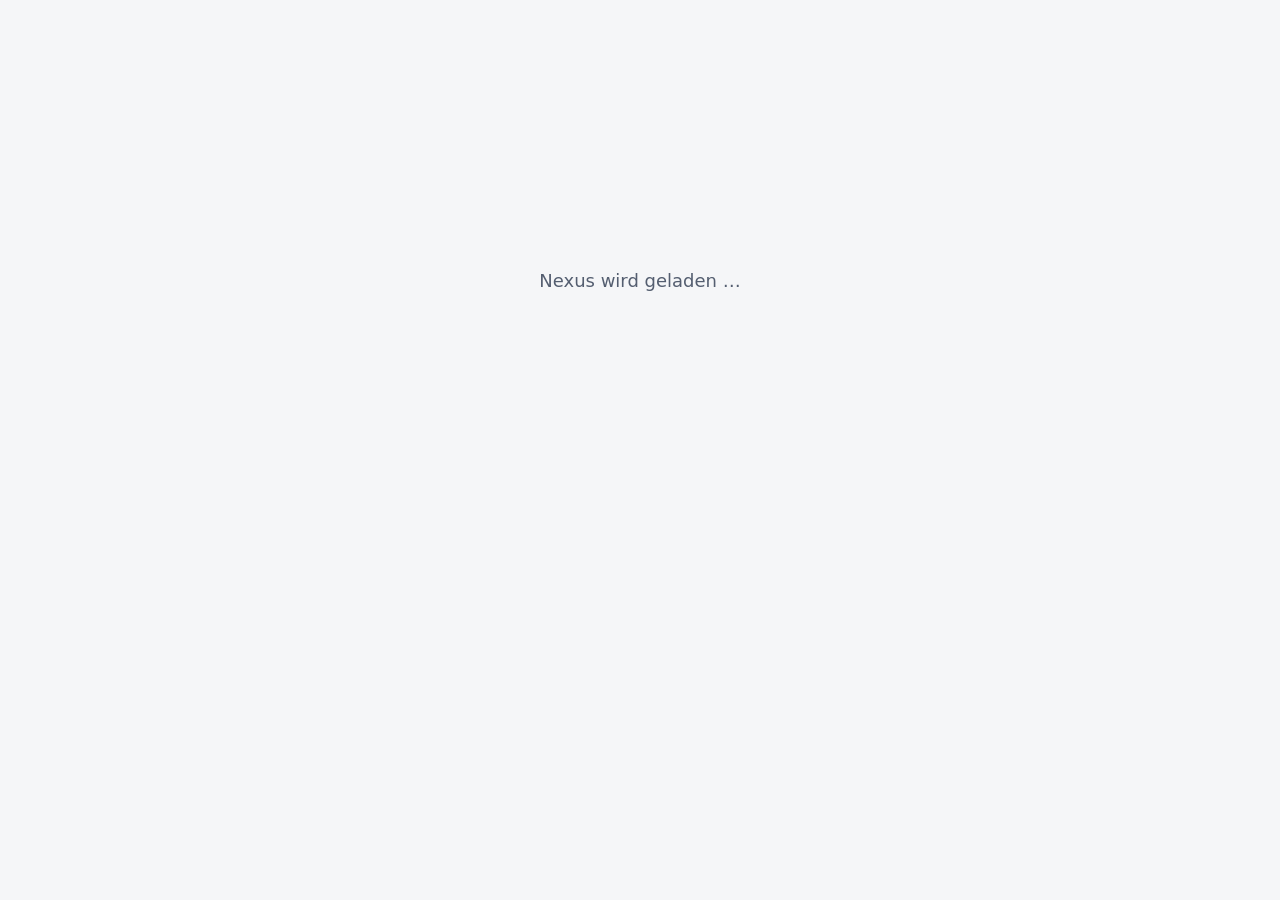
==== docs/index.html @ e11bcb9c "Nexus Web: Abgabe-Prüfung (Ampel je Position, Budgetrahmen) und Aufklärung & Verhandlung (neue Angeb" ====
<!DOCTYPE html>
<html lang="de" data-theme="hell" data-density="einfach">
  <head>
    <meta charset="UTF-8" />
    <meta name="viewport" content="width=device-width, initial-scale=1.0" />
    <title>Nexus – öffentliche Ausschreibungen finden und auswerten</title>
    <meta name="description" content="Nexus: öffentliche Ausschreibungen finden, übernehmen, LV auswerten und exportieren. Ihre Daten bleiben in diesem Browser." />
    <link rel="icon" href="data:image/svg+xml,%3Csvg xmlns=%22http://www.w3.org/2000/svg%22 viewBox=%220 0 32 32%22%3E%3Crect width=%2232%22 height=%2232%22 rx=%228%22 fill=%22%232563eb%22/%3E%3Ctext x=%2216%22 y=%2222%22 font-size=%2216%22 text-anchor=%22middle%22 fill=%22white%22 font-family=%22Arial%22%3EN%3C/text%3E%3C/svg%3E" />
    <script type="module" crossorigin src="/nexus-web/assets/index-CmM_GOgn.js"></script>
    <link rel="stylesheet" crossorigin href="/nexus-web/assets/index-OyMPpfWW.css">
  </head>
  <body style="margin:0;background:#f5f6f8;color:#1b2230" class="antialiased">
    <div id="root"><div style="font-family:system-ui,sans-serif;color:#545e70;font-size:18px;text-align:center;margin-top:30vh">Nexus wird geladen …</div></div>
    <noscript>Nexus benötigt JavaScript.</noscript>
  </body>
</html>
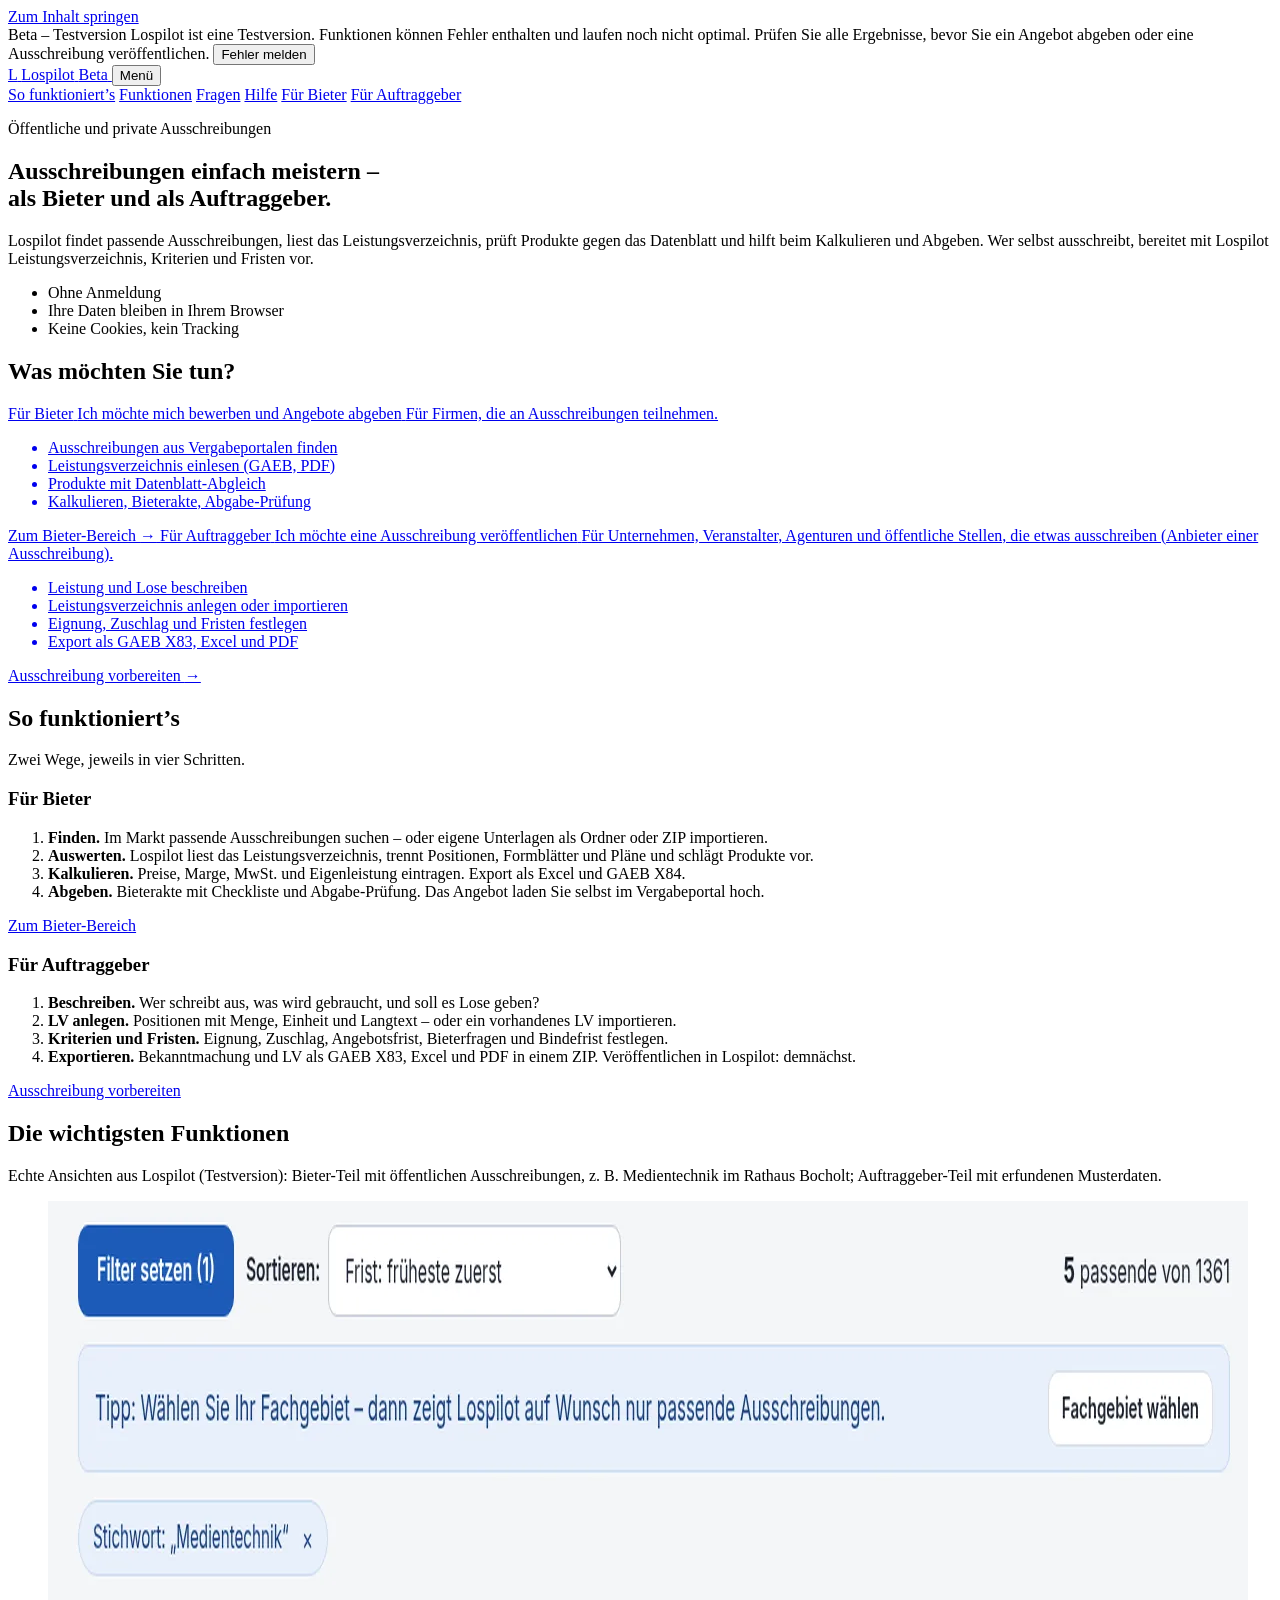
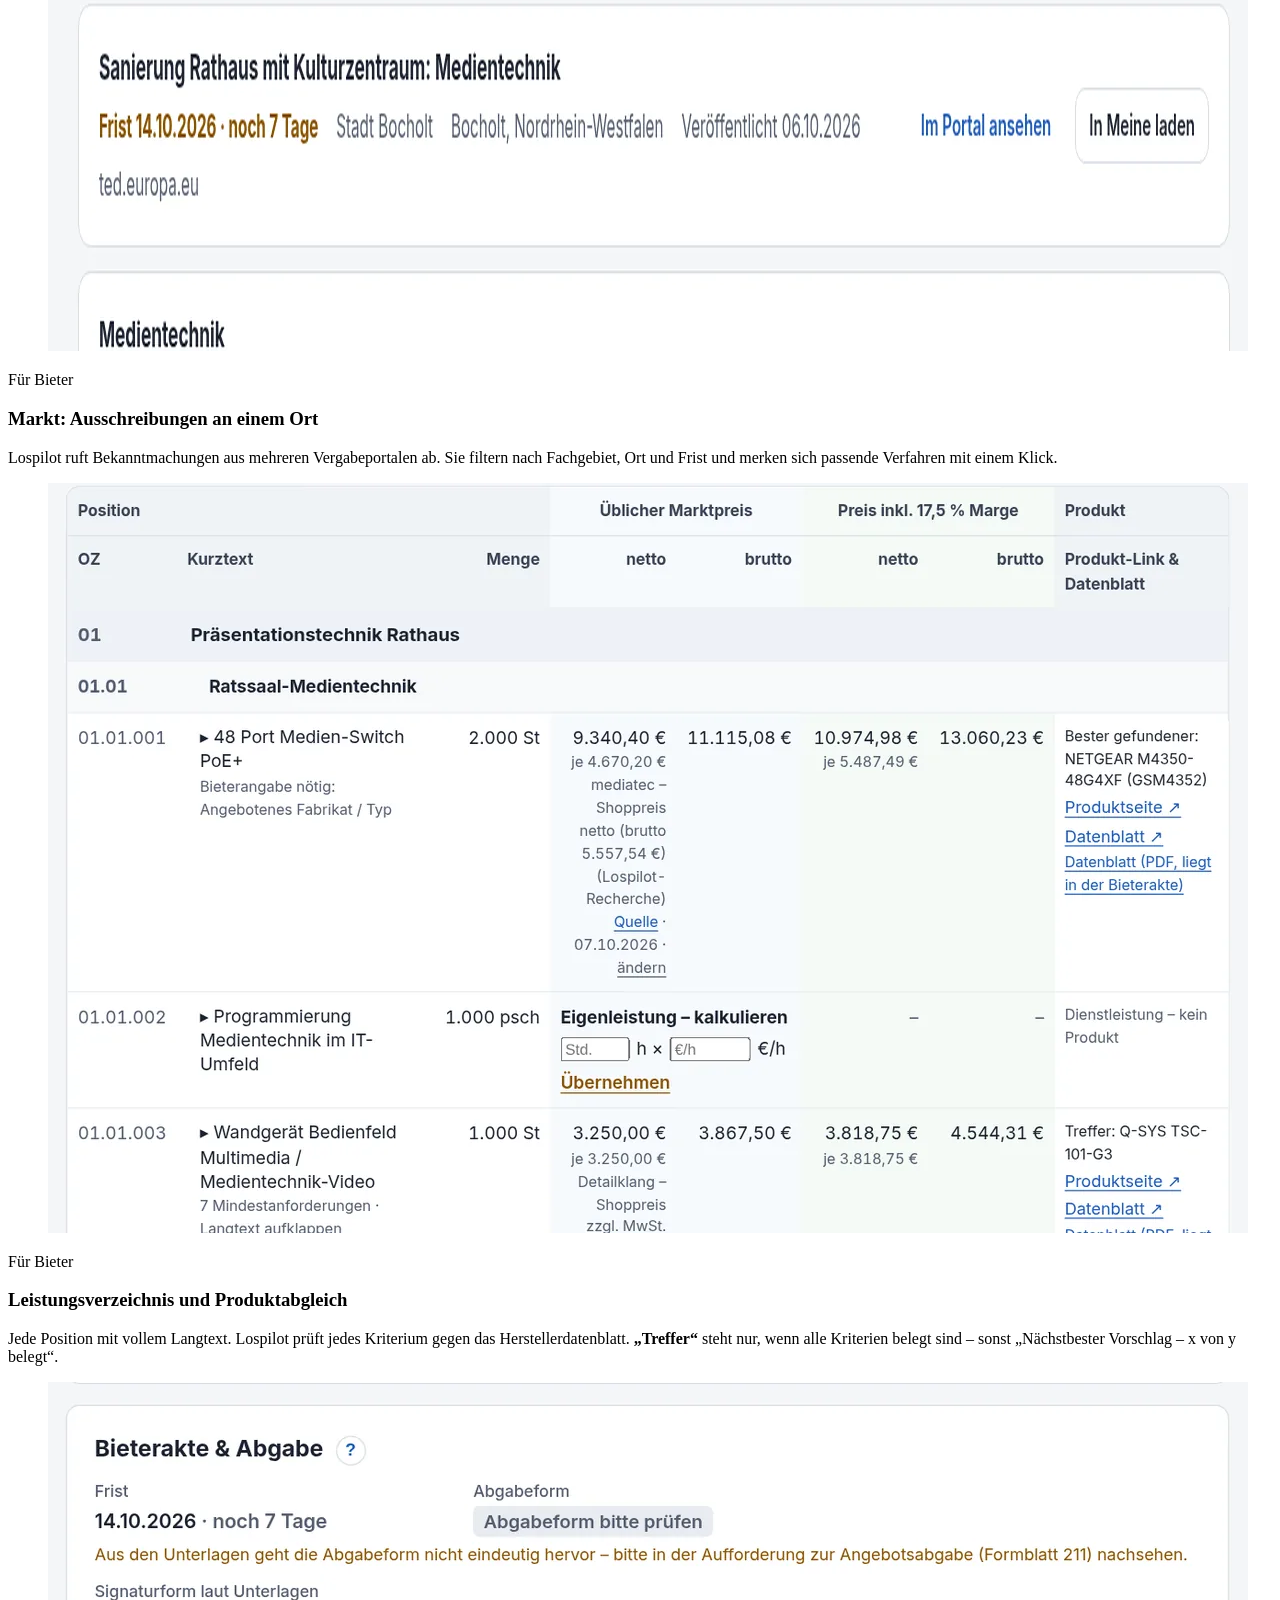
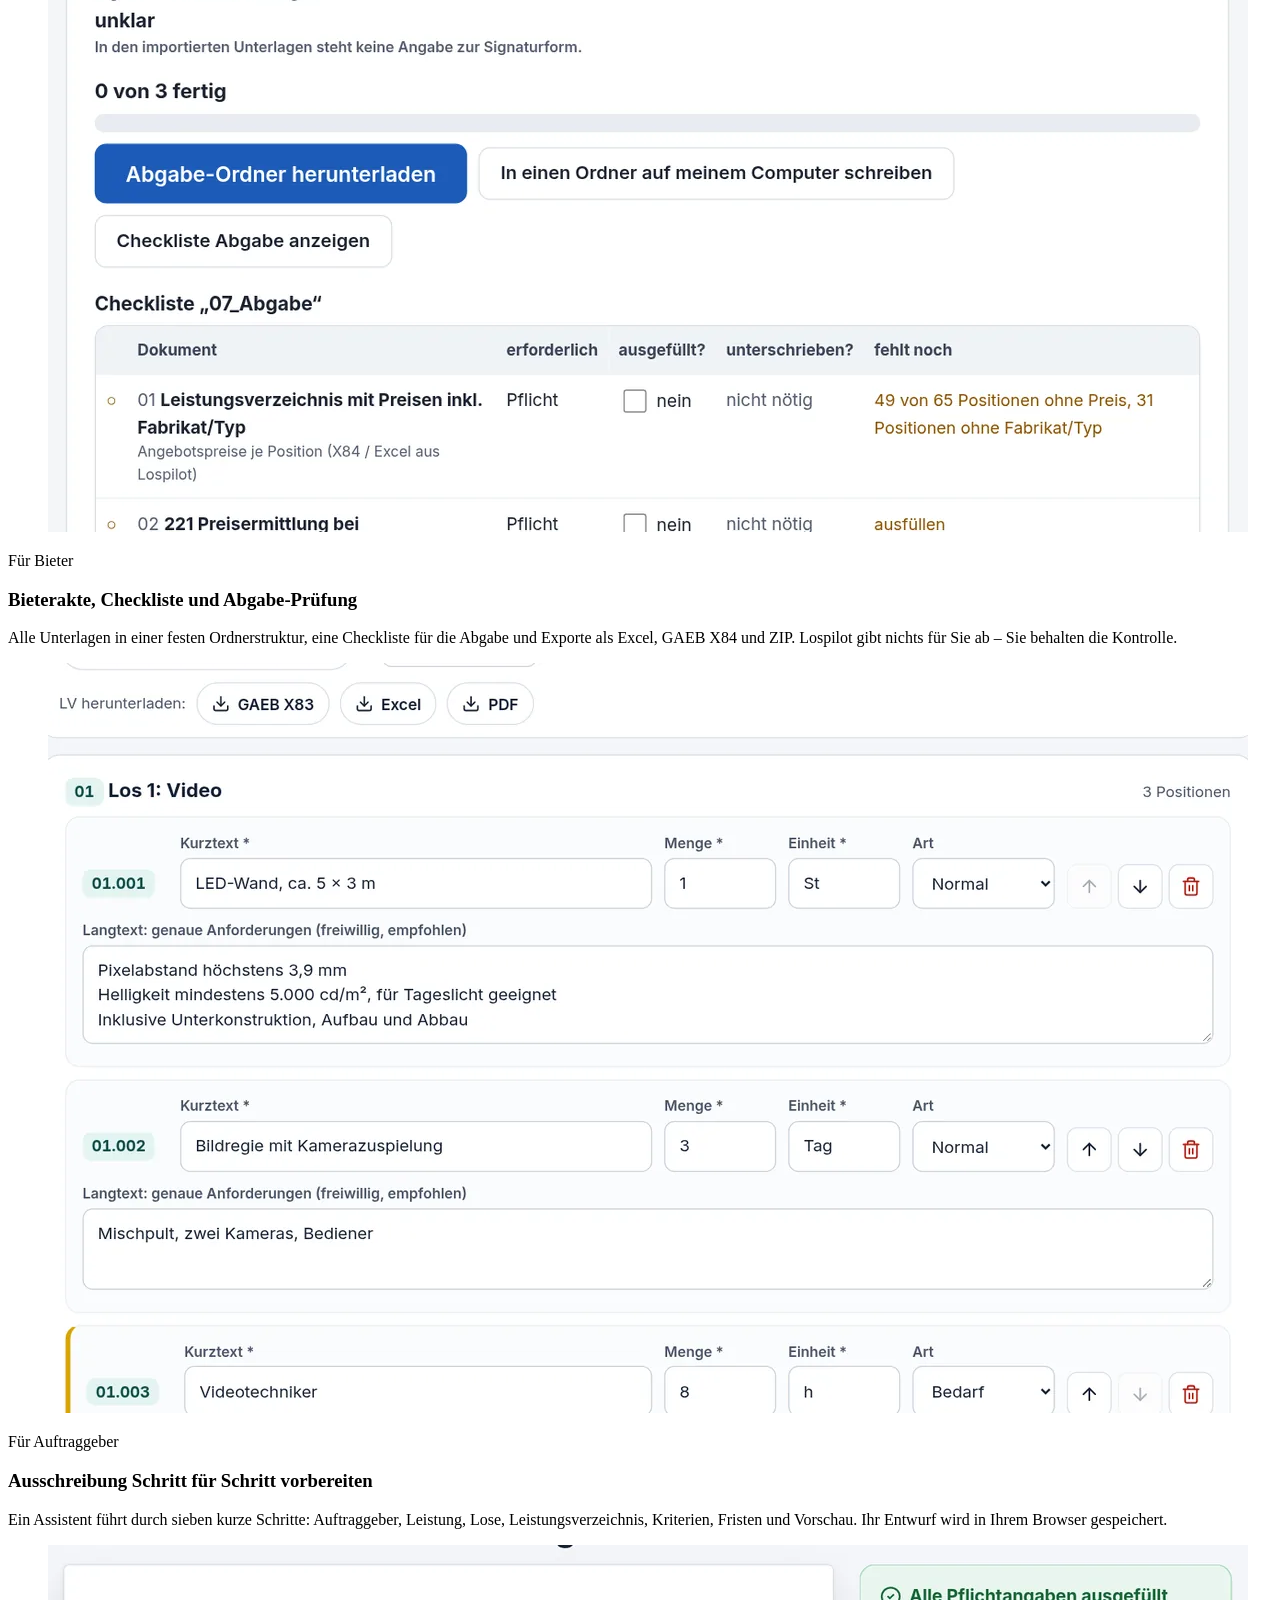
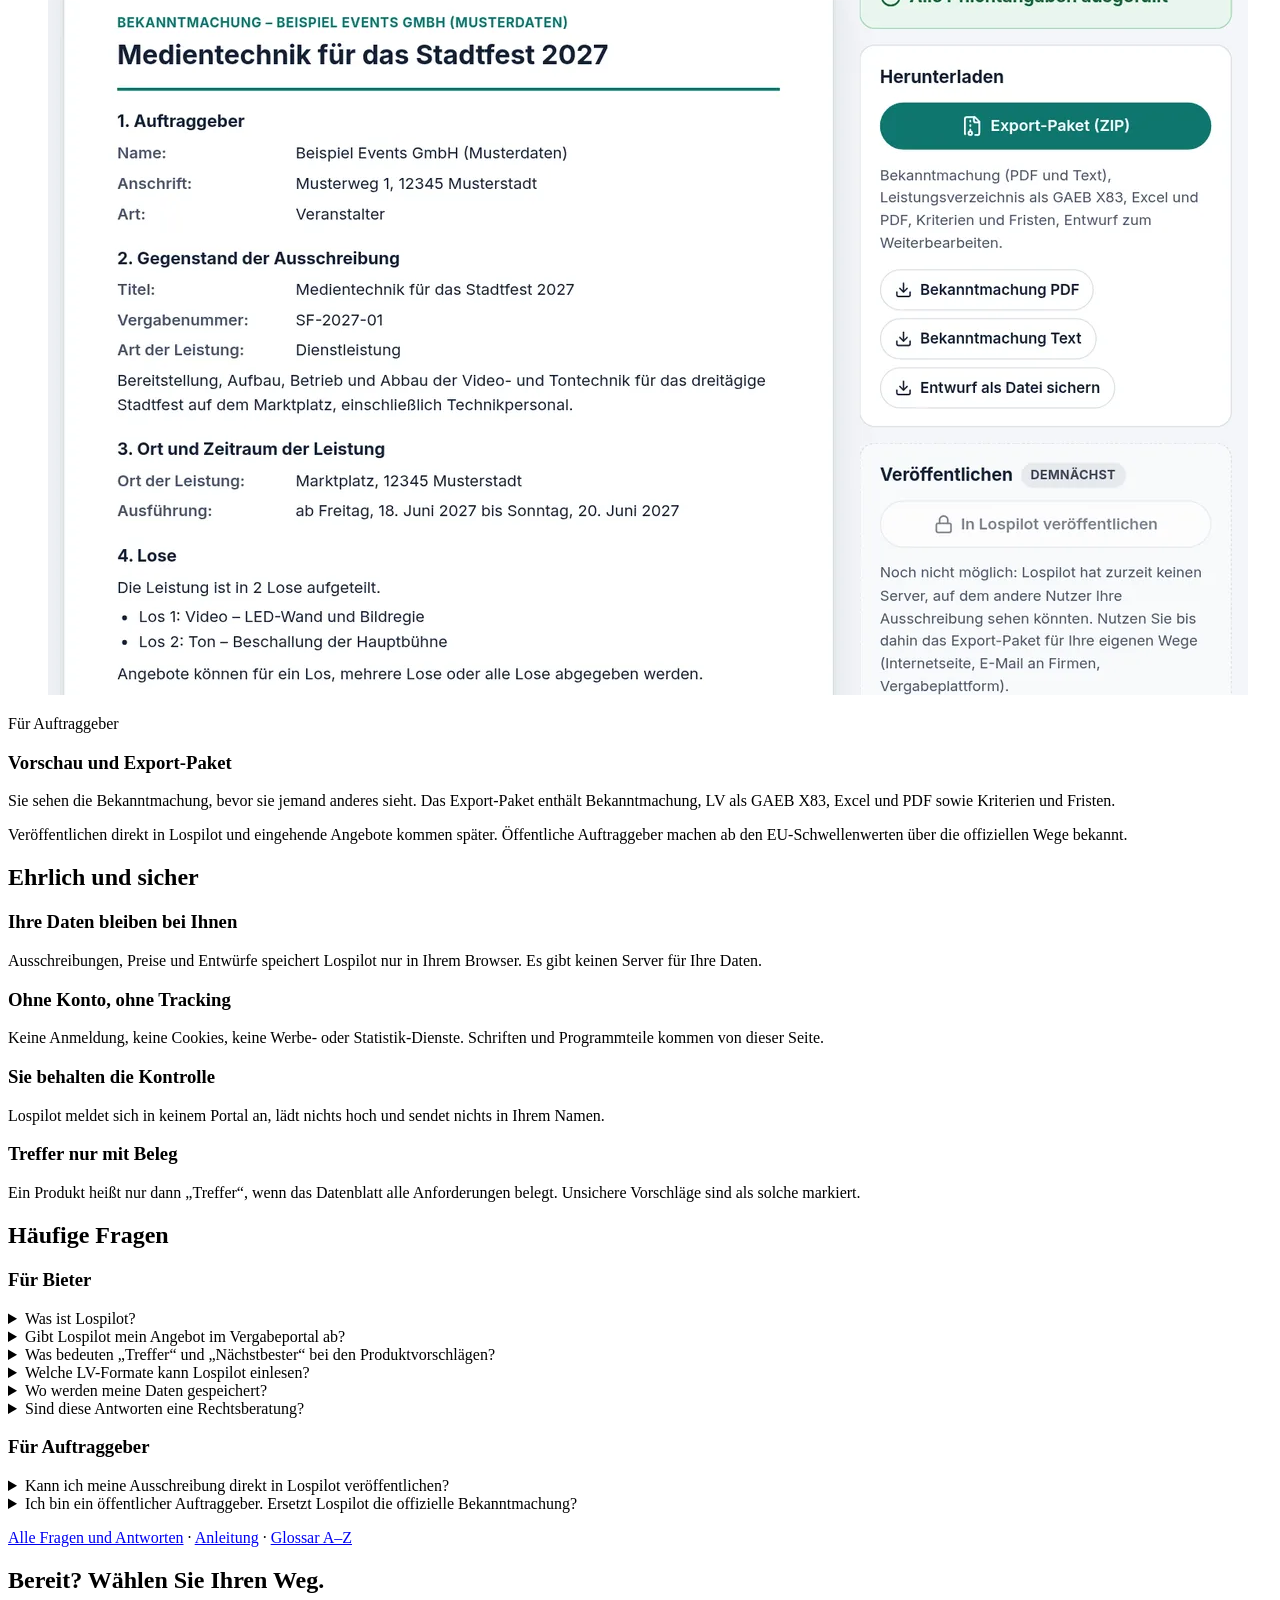
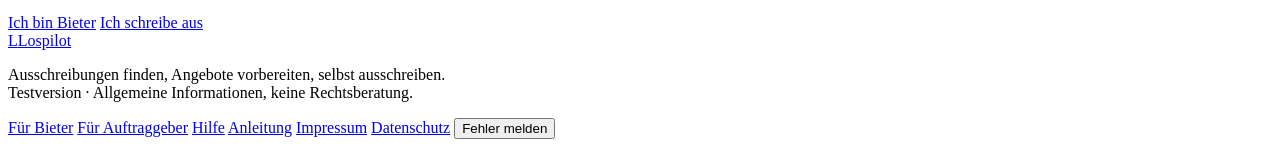
==== commit fd002639: "Lospilot live: Startseite, /bieter/, /ausschreiben/, Abgabe-Fix Website mit zwei Wegen, Bieter-App u" ====
--- a/docs/index.html
+++ b/docs/index.html
@@ -1,16 +1,247 @@
 <!DOCTYPE html>
-<html lang="de" data-theme="hell" data-density="einfach">
+<html lang="de">
   <head>
     <meta charset="UTF-8" />
     <meta name="viewport" content="width=device-width, initial-scale=1.0" />
-    <title>Nexus – öffentliche Ausschreibungen finden und auswerten</title>
-    <meta name="description" content="Nexus: öffentliche Ausschreibungen finden, übernehmen, LV auswerten und exportieren. Ihre Daten bleiben in diesem Browser." />
-    <link rel="icon" href="data:image/svg+xml,%3Csvg xmlns=%22http://www.w3.org/2000/svg%22 viewBox=%220 0 32 32%22%3E%3Crect width=%2232%22 height=%2232%22 rx=%228%22 fill=%22%232563eb%22/%3E%3Ctext x=%2216%22 y=%2222%22 font-size=%2216%22 text-anchor=%22middle%22 fill=%22white%22 font-family=%22Arial%22%3EN%3C/text%3E%3C/svg%3E" />
-    <script type="module" crossorigin src="/nexus-web/assets/index-CmM_GOgn.js"></script>
-    <link rel="stylesheet" crossorigin href="/nexus-web/assets/index-OyMPpfWW.css">
+    <title>Lospilot – Ausschreibungen finden, Angebote vorbereiten, selbst ausschreiben</title>
+    <meta name="description" content="Lospilot hilft Bietern, öffentliche Ausschreibungen zu finden und Angebote vorzubereiten – und Auftraggebern, eine eigene Ausschreibung mit Leistungsverzeichnis, Kriterien und Fristen vorzubereiten. Ohne Anmeldung, Ihre Daten bleiben im Browser." />
+    <meta name="robots" content="noindex, follow" />
+    <meta name="theme-color" content="#1d4ed8" />
+    <link rel="icon" href="data:image/svg+xml,%3Csvg xmlns=%22http://www.w3.org/2000/svg%22 viewBox=%220 0 32 32%22%3E%3Crect width=%2232%22 height=%2232%22 rx=%228%22 fill=%22%232563eb%22/%3E%3Ctext x=%2216%22 y=%2222%22 font-size=%2216%22 text-anchor=%22middle%22 fill=%22white%22 font-family=%22Arial%22%3EL%3C/text%3E%3C/svg%3E" />
+    <script>
+      // Alte Lesezeichen der App (…/nexus-web/#/meine usw.) führen weiter in den Bieter-Bereich – mit allen gespeicherten Daten.
+      ;(function () {
+        var weiter = function () { if (/^#\//.test(location.hash)) location.replace('bieter/' + location.hash) }
+        weiter()
+        addEventListener('hashchange', weiter)
+      })()
+    </script>
+    <script type="module" crossorigin src="/nexus-web/assets/startseite-CrZWFzN4.js"></script>
+    <link rel="modulepreload" crossorigin href="/nexus-web/assets/preload-helper-BjLlLVzV.js">
+    <link rel="stylesheet" crossorigin href="/nexus-web/assets/startseite-vrG8XzfA.css">
+    <link rel="stylesheet" crossorigin href="/nexus-web/assets/latin-700-RM8OdJ9p.css">
   </head>
-  <body style="margin:0;background:#f5f6f8;color:#1b2230" class="antialiased">
-    <div id="root"><div style="font-family:system-ui,sans-serif;color:#545e70;font-size:18px;text-align:center;margin-top:30vh">Nexus wird geladen …</div></div>
-    <noscript>Nexus benötigt JavaScript.</noscript>
+  <body class="lp">
+    <a class="lp-skip" href="#inhalt">Zum Inhalt springen</a>
+    <div class="lp-beta" role="note" data-testid="beta-hinweis">
+      <div class="lp-wrap lp-beta-in">
+        <span class="lp-beta-label" data-testid="beta-label">Beta – Testversion</span>
+        <span class="lp-beta-text">Lospilot ist eine Testversion. Funktionen können Fehler enthalten und laufen noch nicht optimal. Prüfen Sie alle Ergebnisse, bevor Sie ein Angebot abgeben oder eine Ausschreibung veröffentlichen.</span>
+        <button type="button" class="lp-beta-link" data-lp-fehler data-testid="fehler-melden">Fehler melden</button>
+      </div>
+    </div>
+    <header class="lp-header" id="kopf">
+      <div class="lp-wrap lp-header-in">
+        <a class="lp-logo" href="./" aria-label="Lospilot – Startseite">
+          <span class="lp-logo-mark" aria-hidden="true">L</span>
+          <span>Lospilot</span>
+          <span class="lp-logo-beta">Beta</span>
+        </a>
+        <button class="lp-menu-btn" type="button" aria-expanded="false" aria-controls="lp-nav" data-lp-menu>
+          <span class="lp-menu-icon" aria-hidden="true"></span>
+          <span>Menü</span>
+        </button>
+        <nav class="lp-nav" id="lp-nav" aria-label="Hauptmenü">
+          <a href="#so-gehts">So funktioniert’s</a>
+          <a href="#funktionen">Funktionen</a>
+          <a href="#fragen">Fragen</a>
+          <a href="hilfe/">Hilfe</a>
+          <span class="lp-nav-cta">
+            <a class="lp-btn lp-btn-bieter lp-btn-sm" href="bieter/">Für Bieter</a>
+            <a class="lp-btn lp-btn-ag lp-btn-sm" href="ausschreiben/">Für Auftraggeber</a>
+          </span>
+        </nav>
+      </div>
+    </header>
+
+    <main id="inhalt">
+      <section class="lp-hero">
+        <div class="lp-wrap">
+          <p class="lp-eyebrow">Öffentliche und private Ausschreibungen</p>
+          <h1>Ausschreibungen einfach meistern –<br class="lp-br-desk" /> als Bieter und als Auftraggeber.</h1>
+          <p class="lp-lead">
+            Lospilot findet passende Ausschreibungen, liest das Leistungsverzeichnis, prüft Produkte gegen das Datenblatt und hilft beim Kalkulieren und Abgeben.
+            Wer selbst ausschreibt, bereitet mit Lospilot Leistungsverzeichnis, Kriterien und Fristen vor.
+          </p>
+          <ul class="lp-chips" aria-label="Das gilt für Lospilot">
+            <li><span class="lp-chip-dot" aria-hidden="true"></span>Ohne Anmeldung</li>
+            <li><span class="lp-chip-dot" aria-hidden="true"></span>Ihre Daten bleiben in Ihrem Browser</li>
+            <li><span class="lp-chip-dot" aria-hidden="true"></span>Keine Cookies, kein Tracking</li>
+          </ul>
+
+          <div class="lp-welcome" data-lp-welcome hidden>
+            <p><strong>Willkommen zurück!</strong> Sie haben Lospilot in diesem Browser schon genutzt – Ihre Daten sind weiter gespeichert.</p>
+            <a class="lp-btn lp-btn-bieter" href="bieter/#/meine">Weiter zu „Meine Ausschreibungen“</a>
+          </div>
+
+          <h2 class="lp-choose">Was möchten Sie tun?</h2>
+          <div class="lp-paths">
+            <a class="lp-path lp-path-bieter" href="bieter/" data-testid="weg-bieter">
+              <span class="lp-path-kicker">Für Bieter</span>
+              <span class="lp-path-title">Ich möchte mich bewerben und Angebote abgeben</span>
+              <span class="lp-path-text">Für Firmen, die an Ausschreibungen teilnehmen.</span>
+              <ul class="lp-path-list">
+                <li>Ausschreibungen aus Vergabeportalen finden</li>
+                <li>Leistungsverzeichnis einlesen (GAEB, PDF)</li>
+                <li>Produkte mit Datenblatt-Abgleich</li>
+                <li>Kalkulieren, Bieterakte, Abgabe-Prüfung</li>
+              </ul>
+              <span class="lp-path-go">Zum Bieter-Bereich <span aria-hidden="true">→</span></span>
+            </a>
+            <a class="lp-path lp-path-ag" href="ausschreiben/" data-testid="weg-auftraggeber">
+              <span class="lp-path-kicker">Für Auftraggeber</span>
+              <span class="lp-path-title">Ich möchte eine Ausschreibung veröffentlichen</span>
+              <span class="lp-path-text">Für Unternehmen, Veranstalter, Agenturen und öffentliche Stellen, die etwas ausschreiben (Anbieter einer Ausschreibung).</span>
+              <ul class="lp-path-list">
+                <li>Leistung und Lose beschreiben</li>
+                <li>Leistungsverzeichnis anlegen oder importieren</li>
+                <li>Eignung, Zuschlag und Fristen festlegen</li>
+                <li>Export als GAEB X83, Excel und PDF</li>
+              </ul>
+              <span class="lp-path-go">Ausschreibung vorbereiten <span aria-hidden="true">→</span></span>
+            </a>
+          </div>
+        </div>
+      </section>
+
+      <section class="lp-section" id="so-gehts" aria-labelledby="so-gehts-h">
+        <div class="lp-wrap">
+          <h2 class="lp-h2" id="so-gehts-h">So funktioniert’s</h2>
+          <p class="lp-sub">Zwei Wege, jeweils in vier Schritten.</p>
+          <div class="lp-steps-grid">
+            <div class="lp-steps lp-steps-bieter">
+              <h3><span class="lp-tag lp-tag-bieter">Für Bieter</span></h3>
+              <ol>
+                <li><strong>Finden.</strong> Im Markt passende Ausschreibungen suchen – oder eigene Unterlagen als Ordner oder ZIP importieren.</li>
+                <li><strong>Auswerten.</strong> Lospilot liest das Leistungsverzeichnis, trennt Positionen, Formblätter und Pläne und schlägt Produkte vor.</li>
+                <li><strong>Kalkulieren.</strong> Preise, Marge, MwSt. und Eigenleistung eintragen. Export als Excel und GAEB X84.</li>
+                <li><strong>Abgeben.</strong> Bieterakte mit Checkliste und Abgabe-Prüfung. Das Angebot laden Sie selbst im Vergabeportal hoch.</li>
+              </ol>
+              <a class="lp-btn lp-btn-bieter" href="bieter/">Zum Bieter-Bereich</a>
+            </div>
+            <div class="lp-steps lp-steps-ag">
+              <h3><span class="lp-tag lp-tag-ag">Für Auftraggeber</span></h3>
+              <ol>
+                <li><strong>Beschreiben.</strong> Wer schreibt aus, was wird gebraucht, und soll es Lose geben?</li>
+                <li><strong>LV anlegen.</strong> Positionen mit Menge, Einheit und Langtext – oder ein vorhandenes LV importieren.</li>
+                <li><strong>Kriterien und Fristen.</strong> Eignung, Zuschlag, Angebotsfrist, Bieterfragen und Bindefrist festlegen.</li>
+                <li><strong>Exportieren.</strong> Bekanntmachung und LV als GAEB X83, Excel und PDF in einem ZIP. Veröffentlichen in Lospilot: demnächst.</li>
+              </ol>
+              <a class="lp-btn lp-btn-ag" href="ausschreiben/">Ausschreibung vorbereiten</a>
+            </div>
+          </div>
+        </div>
+      </section>
+
+      <section class="lp-section lp-section-alt" id="funktionen" aria-labelledby="funktionen-h">
+        <div class="lp-wrap">
+          <h2 class="lp-h2" id="funktionen-h">Die wichtigsten Funktionen</h2>
+          <p class="lp-sub">Echte Ansichten aus Lospilot (Testversion): Bieter-Teil mit öffentlichen Ausschreibungen, z. B. Medientechnik im Rathaus Bocholt; Auftraggeber-Teil mit erfundenen Musterdaten.</p>
+
+          <div class="lp-feature">
+            <figure class="lp-shot"><img src="start/bieter-markt.webp" width="1200" height="750" loading="lazy" alt="Lospilot Markt: Liste öffentlicher Ausschreibungen mit Filtern nach Fachgebiet, Ort und Frist" /></figure>
+            <div class="lp-feature-text">
+              <span class="lp-tag lp-tag-bieter">Für Bieter</span>
+              <h3>Markt: Ausschreibungen an einem Ort</h3>
+              <p>Lospilot ruft Bekanntmachungen aus mehreren Vergabeportalen ab. Sie filtern nach Fachgebiet, Ort und Frist und merken sich passende Verfahren mit einem Klick.</p>
+            </div>
+          </div>
+
+          <div class="lp-feature lp-feature-rev">
+            <figure class="lp-shot"><img src="start/bieter-lv.webp" width="1200" height="750" loading="lazy" alt="Leistungsverzeichnis mit Produktvorschlägen, Datenblatt-Abgleich und Preisen" /></figure>
+            <div class="lp-feature-text">
+              <span class="lp-tag lp-tag-bieter">Für Bieter</span>
+              <h3>Leistungsverzeichnis und Produktabgleich</h3>
+              <p>Jede Position mit vollem Langtext. Lospilot prüft jedes Kriterium gegen das Herstellerdatenblatt. <strong>„Treffer“</strong> steht nur, wenn alle Kriterien belegt sind – sonst „Nächstbester Vorschlag – x von y belegt“.</p>
+            </div>
+          </div>
+
+          <div class="lp-feature">
+            <figure class="lp-shot"><img src="start/bieter-pruefung.webp" width="1200" height="750" loading="lazy" alt="Bieterakte und Checkliste vor der Abgabe" /></figure>
+            <div class="lp-feature-text">
+              <span class="lp-tag lp-tag-bieter">Für Bieter</span>
+              <h3>Bieterakte, Checkliste und Abgabe-Prüfung</h3>
+              <p>Alle Unterlagen in einer festen Ordnerstruktur, eine Checkliste für die Abgabe und Exporte als Excel, GAEB X84 und ZIP. Lospilot gibt nichts für Sie ab – Sie behalten die Kontrolle.</p>
+            </div>
+          </div>
+
+          <div class="lp-feature lp-feature-rev">
+            <figure class="lp-shot"><img src="start/ag-lv.webp" width="1200" height="750" loading="lazy" alt="Auftraggeber-Assistent: Leistungsverzeichnis mit Positionen, Menge, Einheit und Langtext anlegen" /></figure>
+            <div class="lp-feature-text">
+              <span class="lp-tag lp-tag-ag">Für Auftraggeber</span>
+              <h3>Ausschreibung Schritt für Schritt vorbereiten</h3>
+              <p>Ein Assistent führt durch sieben kurze Schritte: Auftraggeber, Leistung, Lose, Leistungsverzeichnis, Kriterien, Fristen und Vorschau. Ihr Entwurf wird in Ihrem Browser gespeichert.</p>
+            </div>
+          </div>
+
+          <div class="lp-feature">
+            <figure class="lp-shot"><img src="start/ag-vorschau.webp" width="1200" height="750" loading="lazy" alt="Vorschau der Bekanntmachung mit Export-Paket als ZIP" /></figure>
+            <div class="lp-feature-text">
+              <span class="lp-tag lp-tag-ag">Für Auftraggeber</span>
+              <h3>Vorschau und Export-Paket</h3>
+              <p>Sie sehen die Bekanntmachung, bevor sie jemand anderes sieht. Das Export-Paket enthält Bekanntmachung, LV als GAEB X83, Excel und PDF sowie Kriterien und Fristen.</p>
+              <p class="lp-note">Veröffentlichen direkt in Lospilot und eingehende Angebote kommen später. Öffentliche Auftraggeber machen ab den EU-Schwellenwerten über die offiziellen Wege bekannt.</p>
+            </div>
+          </div>
+        </div>
+      </section>
+
+      <section class="lp-section" id="vertrauen" aria-labelledby="vertrauen-h">
+        <div class="lp-wrap">
+          <h2 class="lp-h2" id="vertrauen-h">Ehrlich und sicher</h2>
+          <div class="lp-trust">
+            <div><h3>Ihre Daten bleiben bei Ihnen</h3><p>Ausschreibungen, Preise und Entwürfe speichert Lospilot nur in Ihrem Browser. Es gibt keinen Server für Ihre Daten.</p></div>
+            <div><h3>Ohne Konto, ohne Tracking</h3><p>Keine Anmeldung, keine Cookies, keine Werbe- oder Statistik-Dienste. Schriften und Programmteile kommen von dieser Seite.</p></div>
+            <div><h3>Sie behalten die Kontrolle</h3><p>Lospilot meldet sich in keinem Portal an, lädt nichts hoch und sendet nichts in Ihrem Namen.</p></div>
+            <div><h3>Treffer nur mit Beleg</h3><p>Ein Produkt heißt nur dann „Treffer“, wenn das Datenblatt alle Anforderungen belegt. Unsichere Vorschläge sind als solche markiert.</p></div>
+          </div>
+        </div>
+      </section>
+
+      <section class="lp-section lp-section-alt" id="fragen" aria-labelledby="fragen-h">
+        <div class="lp-wrap lp-wrap-narrow">
+          <h2 class="lp-h2" id="fragen-h">Häufige Fragen</h2>
+          <h3 class="lp-faq-group">Für Bieter</h3>
+          <div class="lp-faq"><details class="lp-faq-item" id="faq-was-ist-app"><summary>Was ist Lospilot?</summary><div class="lp-faq-body"><p>Lospilot hilft Ihnen, öffentliche Ausschreibungen zu finden und Angebote vorzubereiten. Es bündelt Bekanntmachungen im <strong>Markt</strong>, lädt und sortiert Vergabeunterlagen, liest das Leistungsverzeichnis ein, recherchiert Produkte mit Datenblattprüfung und kalkuliert Preise. Außerdem erstellt es Bieterakte, Checkliste, Excel und GAEB X84. Die verbindliche Abgabe machen Sie selbst im Vergabeportal.</p></div></details>
+<details class="lp-faq-item" id="faq-abgabe-durch-app"><summary>Gibt Lospilot mein Angebot im Vergabeportal ab?</summary><div class="lp-faq-body"><p>Nein. Lospilot <strong>bereitet vor</strong>: GAEB-Datei, Excel, Formblätter, Checkliste und Bieterakte. Es meldet sich in keinem Portal an, lädt nichts hoch und gibt keine verbindliche Erklärung ab. Das Angebot laden Sie selbst im Vergabeportal hoch und senden es vor Fristende ab. Danach markieren Sie die Ausschreibung in Lospilot als „Abgegeben“.</p></div></details>
+<details class="lp-faq-item" id="faq-treffer-naechstbester"><summary>Was bedeuten „Treffer“ und „Nächstbester“ bei den Produktvorschlägen?</summary><div class="lp-faq-body"><p>Lospilot prüft jedes Kriterium aus dem LV-Text gegen das Herstellerdatenblatt: ✓ belegt, ✗ widerspricht, ? nicht angegeben. <strong>Treffer</strong> heißt, dass alle Kriterien belegt sind. Sonst steht dort <strong>„Nächstbester Vorschlag – x von y belegt“</strong>. Sie bekommen Links zu Produkt, Datenblatt und Händler, und das Datenblatt wird in der Bieterakte abgelegt. Nicht jede Position erhält einen Produktvorschlag.</p></div></details>
+<details class="lp-faq-item" id="faq-lv-import-formate"><summary>Welche LV-Formate kann Lospilot einlesen?</summary><div class="lp-faq-body"><p>Lospilot liest Leistungsverzeichnisse aus <strong>GAEB-Dateien (X83, D83)</strong> und aus <strong>PDF</strong> ein. Danach sehen Sie jede Position mit Menge, Langtext und Preisfeldern. Bedarfs- und Alternativpositionen trennt Lospilot vom Hauptangebot, damit sie nicht versehentlich in die Summe einfließen. Prüfen Sie bei PDF-LVs die erkannten Positionen kurz gegen das Original.</p></div></details>
+<details class="lp-faq-item" id="faq-daten-speicherort"><summary>Wo werden meine Daten gespeichert?</summary><div class="lp-faq-body"><p>Ihre Ausschreibungen, Kalkulationen und Bieterakten bleiben <strong>in Ihrem Browser</strong> auf Ihrem Rechner. Löschen Sie die Browserdaten oder wechseln Sie den Rechner, sind sie dort nicht mehr vorhanden. Sichern Sie Ihre Daten deshalb regelmäßig unter <strong>Einstellungen → Daten</strong> mit „Daten sichern“ als Datei. Mit „Daten laden“ stellen Sie sie wieder her.</p></div></details>
+<details class="lp-faq-item" id="faq-keine-rechtsberatung"><summary>Sind diese Antworten eine Rechtsberatung?</summary><div class="lp-faq-body"><p>Nein. Die Hilfetexte von Lospilot sind <strong>allgemeine Informationen</strong> zum Vergaberecht, Stand Oktober 2026, und ersetzen keine Rechtsberatung. Maßgeblich sind immer die konkreten Vergabeunterlagen und die geltenden Gesetze von Bund und Land. Bei Fragen im Einzelfall wenden Sie sich an einen Fachanwalt für Vergaberecht, an eine Auftragsberatungsstelle oder an Ihre Kammer (IHK, HWK).</p></div></details></div>
+          <h3 class="lp-faq-group">Für Auftraggeber</h3>
+          <div class="lp-faq"><details class="lp-faq-item" id="faq-ag-veroeffentlichen"><summary>Kann ich meine Ausschreibung direkt in Lospilot veröffentlichen?</summary><div class="lp-faq-body"><p>Noch nicht. Lospilot hat zurzeit keinen Server, auf dem andere Nutzer Ihre Ausschreibung sehen könnten. Sie können heute Ihre Ausschreibung <strong>vorbereiten</strong>: Leistung, Lose, Leistungsverzeichnis, Kriterien und Fristen. Ihren Entwurf speichert Lospilot in Ihrem Browser. Als Export-Paket (ZIP) bekommen Sie den Bekanntmachungstext und das LV als GAEB X83, Excel und PDF. Das Veröffentlichen in Lospilot kommt später.</p></div></details>
+<details class="lp-faq-item" id="faq-ag-oeffentlich"><summary>Ich bin ein öffentlicher Auftraggeber. Ersetzt Lospilot die offizielle Bekanntmachung?</summary><div class="lp-faq-body"><p>Nein. Ab den EU-Schwellenwerten ist die Bekanntmachung über die offiziellen Wege Pflicht (eForms an TED, in Deutschland über den Bekanntmachungsservice bzw. Ihre Vergabeplattform). Auch darunter gelten die Regeln von Bund und Land. Lospilot hilft beim Vorbereiten der Unterlagen und ersetzt weder die Vergabeplattform noch eine Rechtsberatung.</p></div></details></div>
+          <p class="lp-faq-more"><a href="hilfe/">Alle Fragen und Antworten</a> · <a href="hilfe/anleitung/">Anleitung</a> · <a href="hilfe/glossar/">Glossar A–Z</a></p>
+        </div>
+      </section>
+
+      <section class="lp-cta">
+        <div class="lp-wrap">
+          <h2>Bereit? Wählen Sie Ihren Weg.</h2>
+          <div class="lp-cta-btns">
+            <a class="lp-btn lp-btn-bieter lp-btn-lg" href="bieter/">Ich bin Bieter</a>
+            <a class="lp-btn lp-btn-ag lp-btn-lg" href="ausschreiben/">Ich schreibe aus</a>
+          </div>
+        </div>
+      </section>
+    </main>
+
+    <footer class="lp-footer">
+      <div class="lp-wrap lp-footer-in">
+        <div>
+          <a class="lp-logo lp-logo-foot" href="./"><span class="lp-logo-mark" aria-hidden="true">L</span><span>Lospilot</span></a>
+          <p>Ausschreibungen finden, Angebote vorbereiten, selbst ausschreiben.<br />Testversion · Allgemeine Informationen, keine Rechtsberatung.</p>
+        </div>
+        <nav aria-label="Fußzeile">
+          <a href="bieter/">Für Bieter</a>
+          <a href="ausschreiben/">Für Auftraggeber</a>
+          <a href="hilfe/">Hilfe</a>
+          <a href="hilfe/anleitung/">Anleitung</a>
+          <a href="impressum.html">Impressum</a>
+          <a href="datenschutz.html">Datenschutz</a>
+          <button type="button" class="lp-foot-fehler" data-lp-fehler>Fehler melden</button>
+        </nav>
+      </div>
+    </footer>
   </body>
 </html>
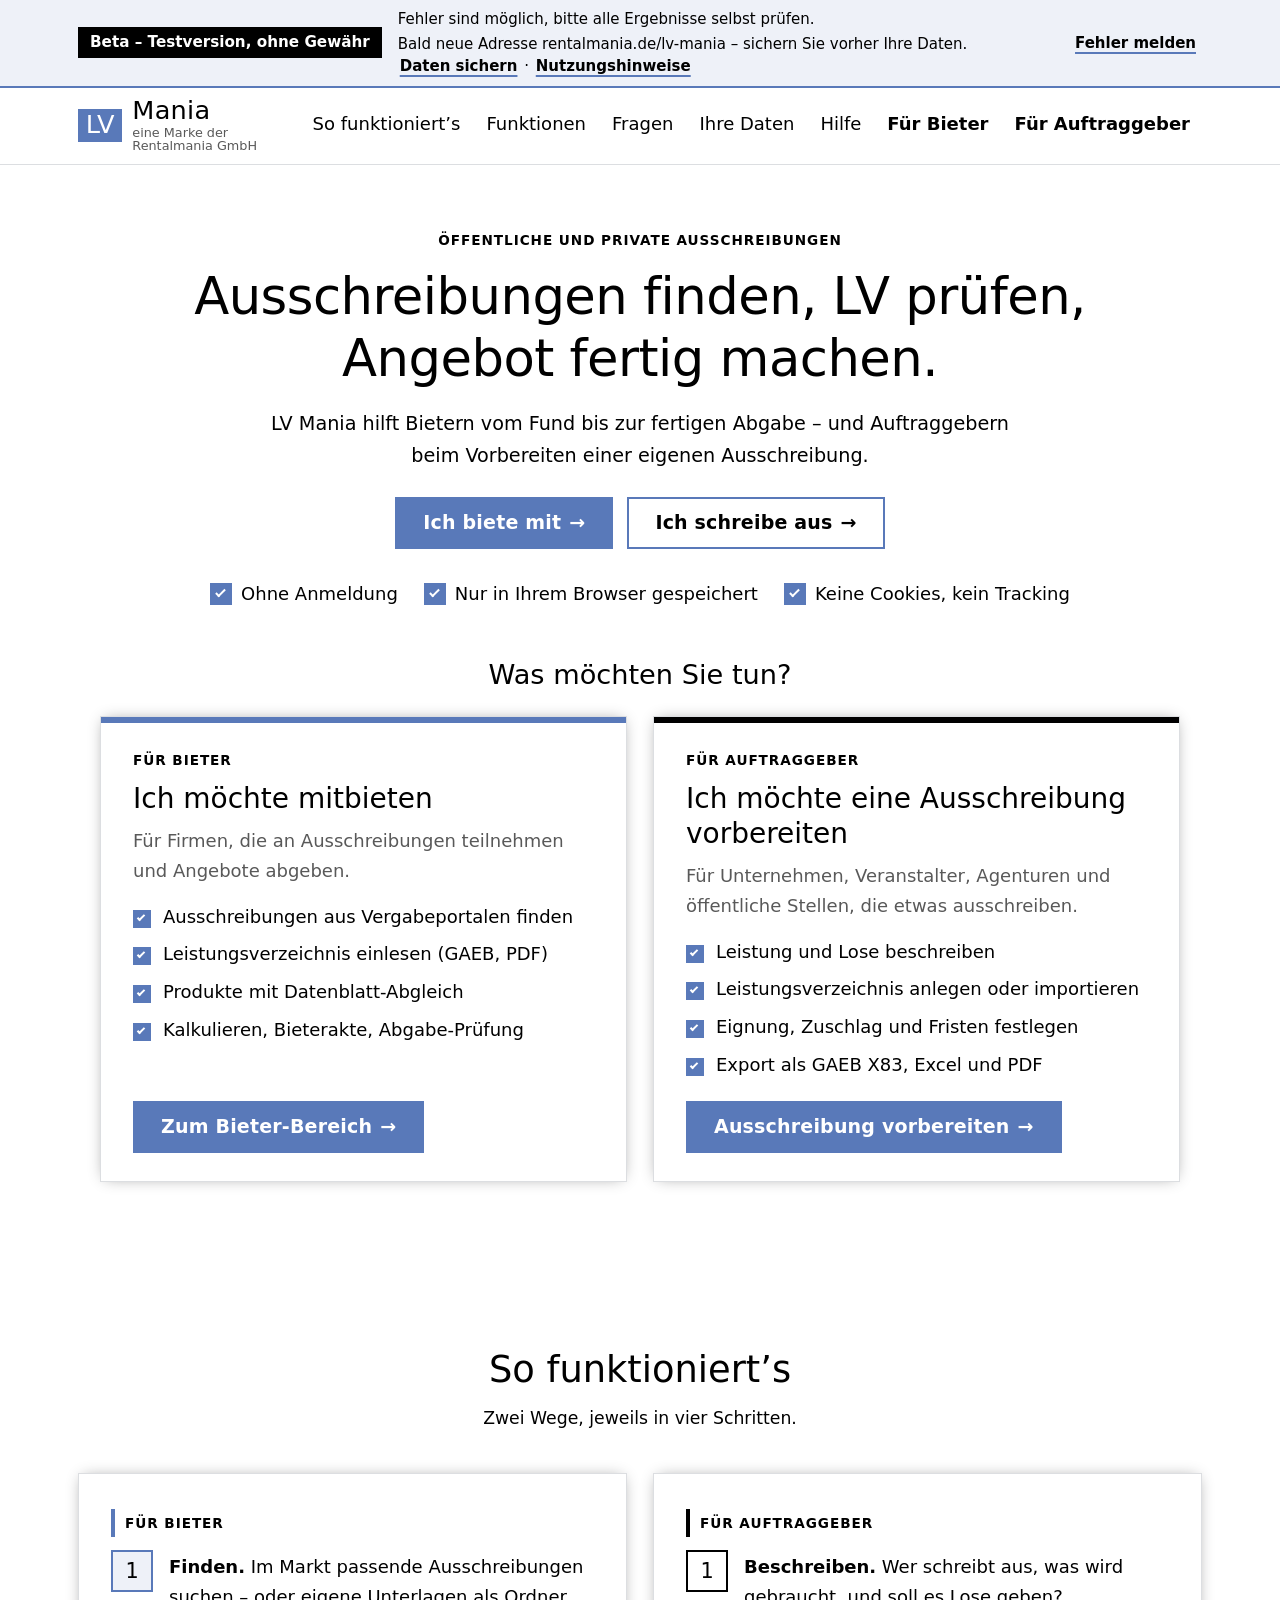
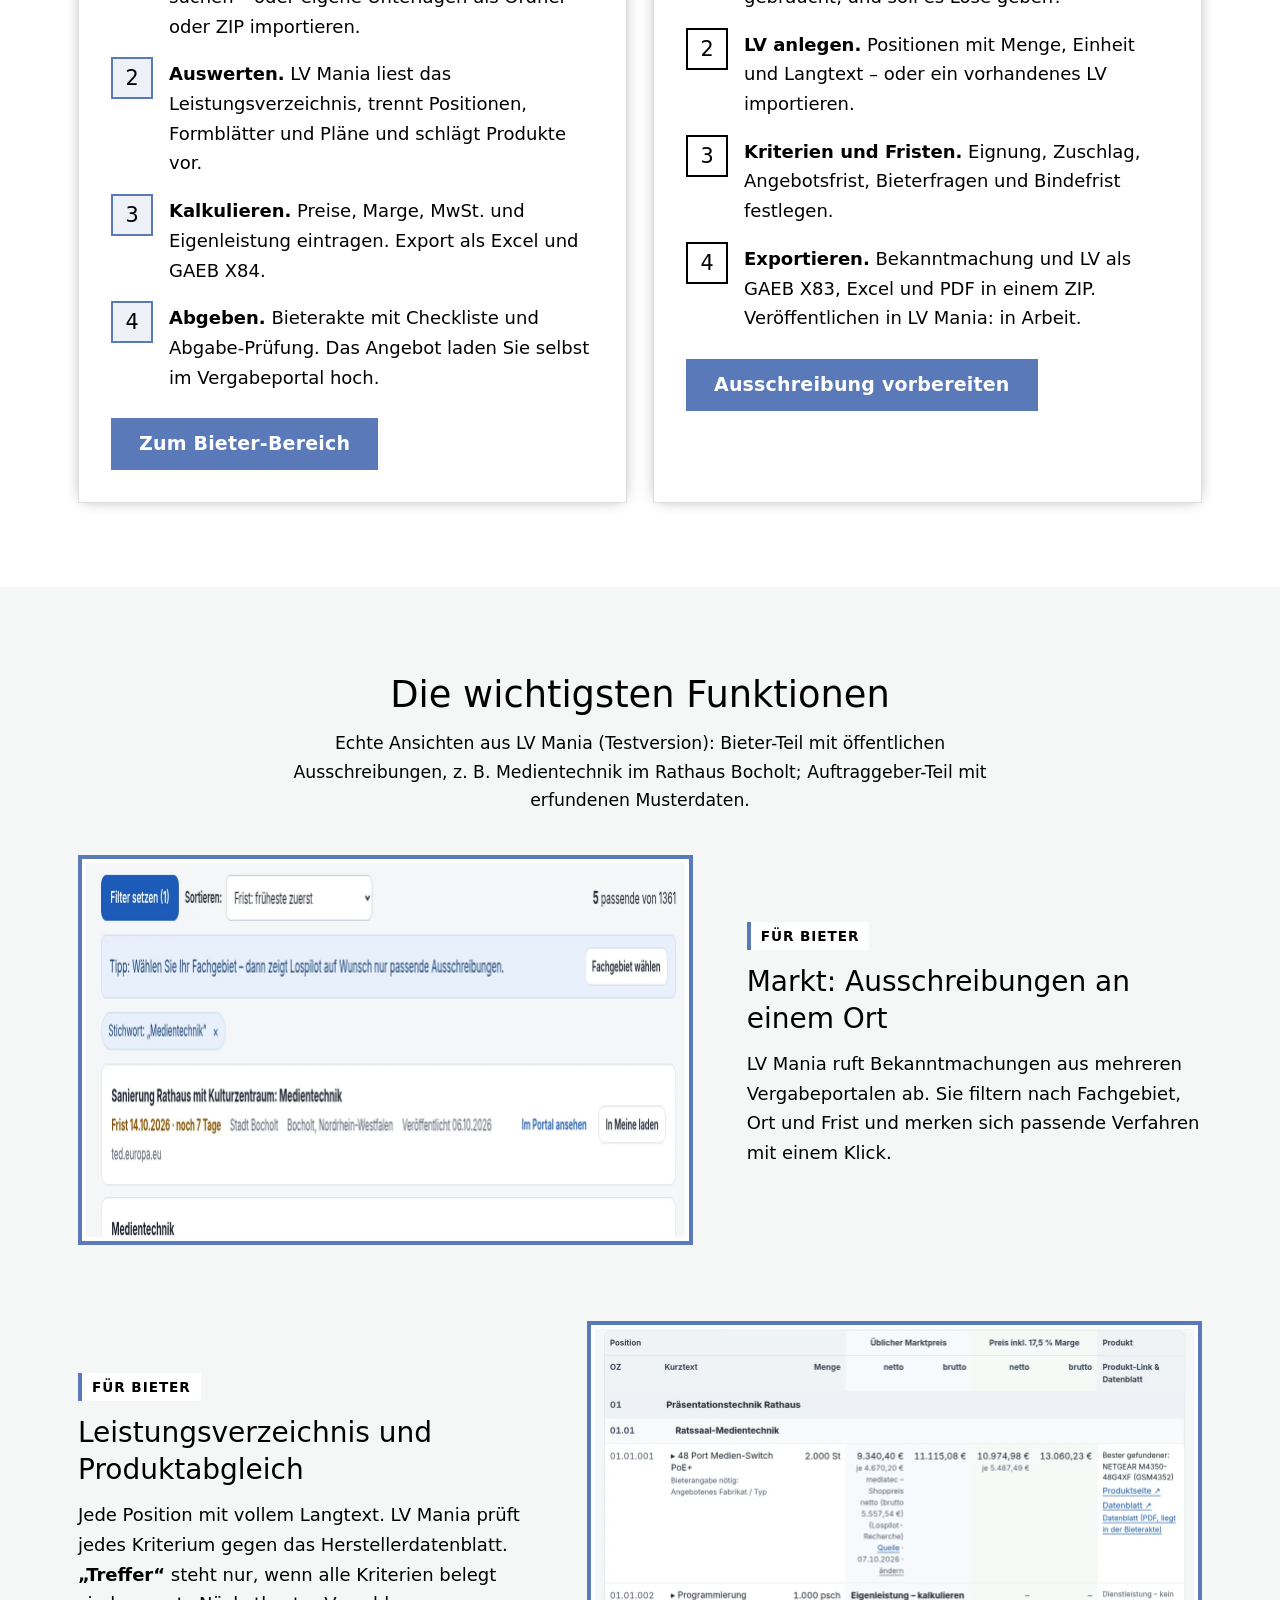
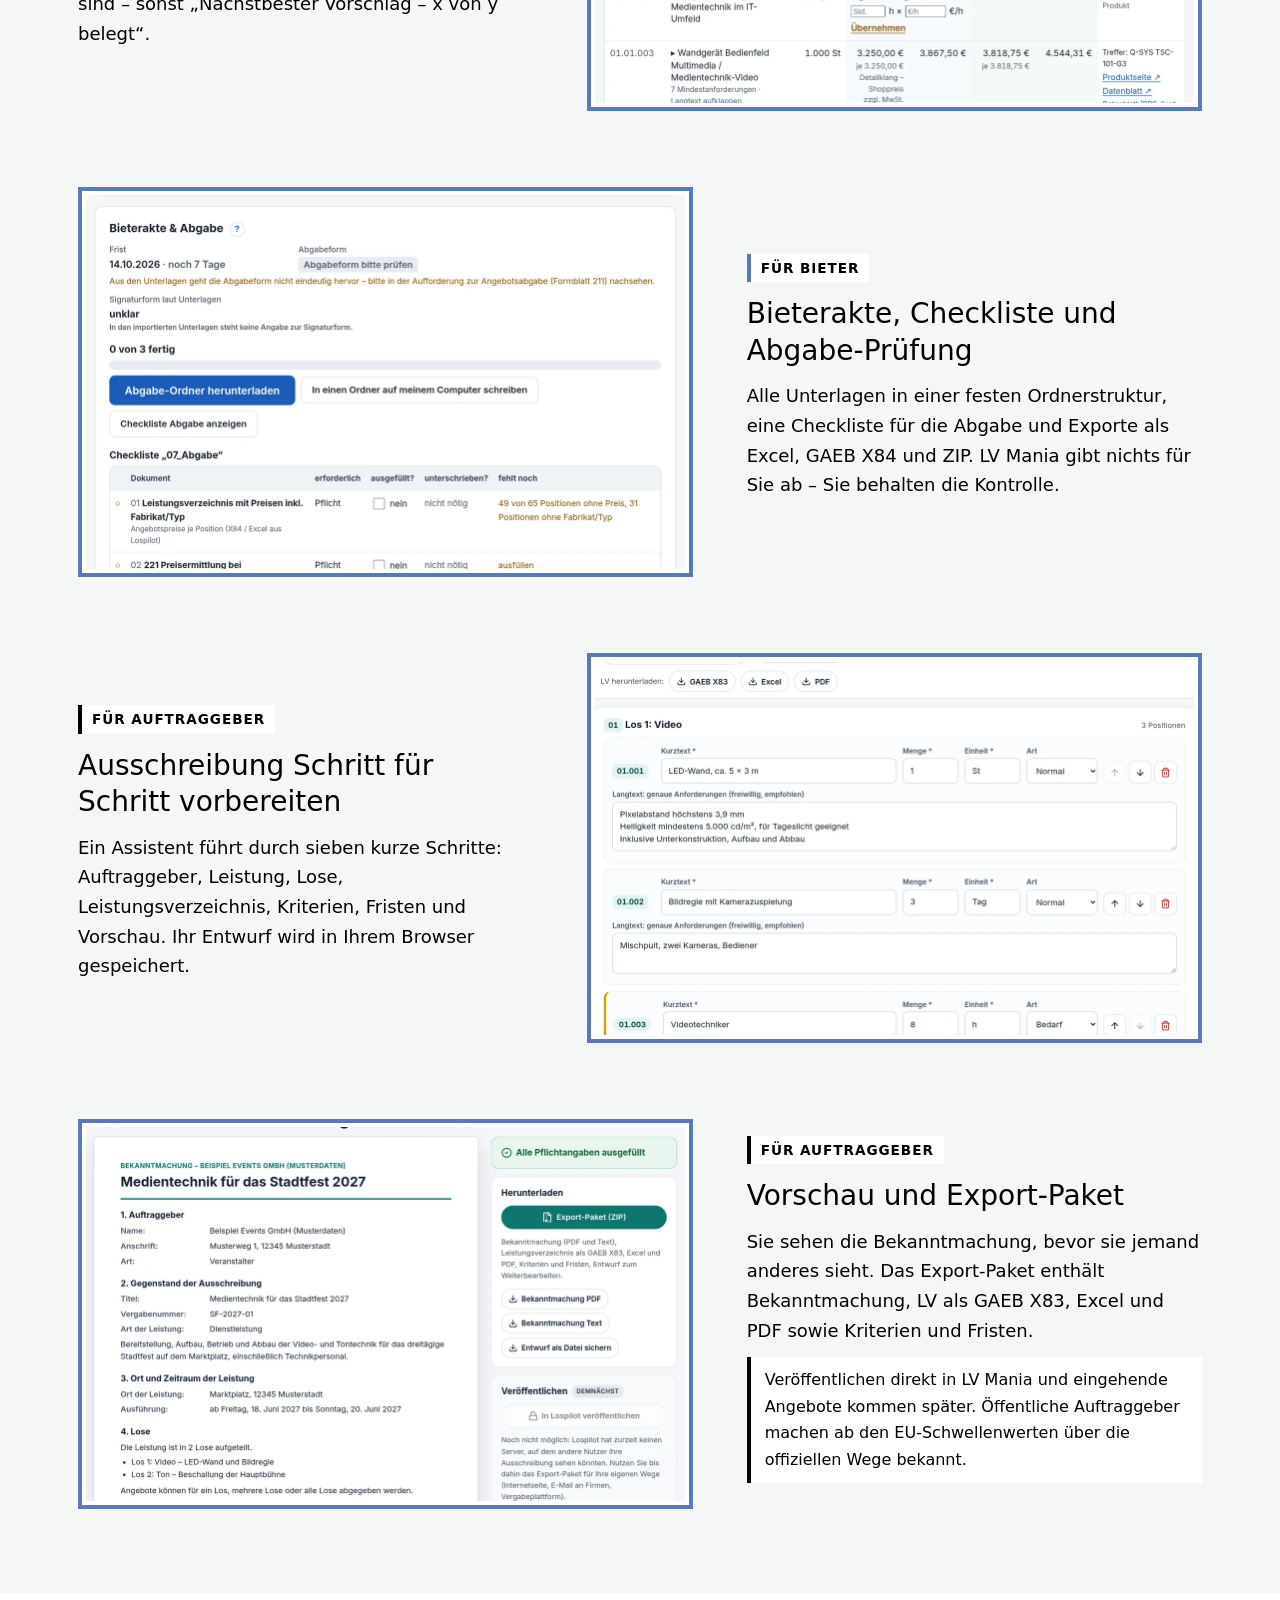
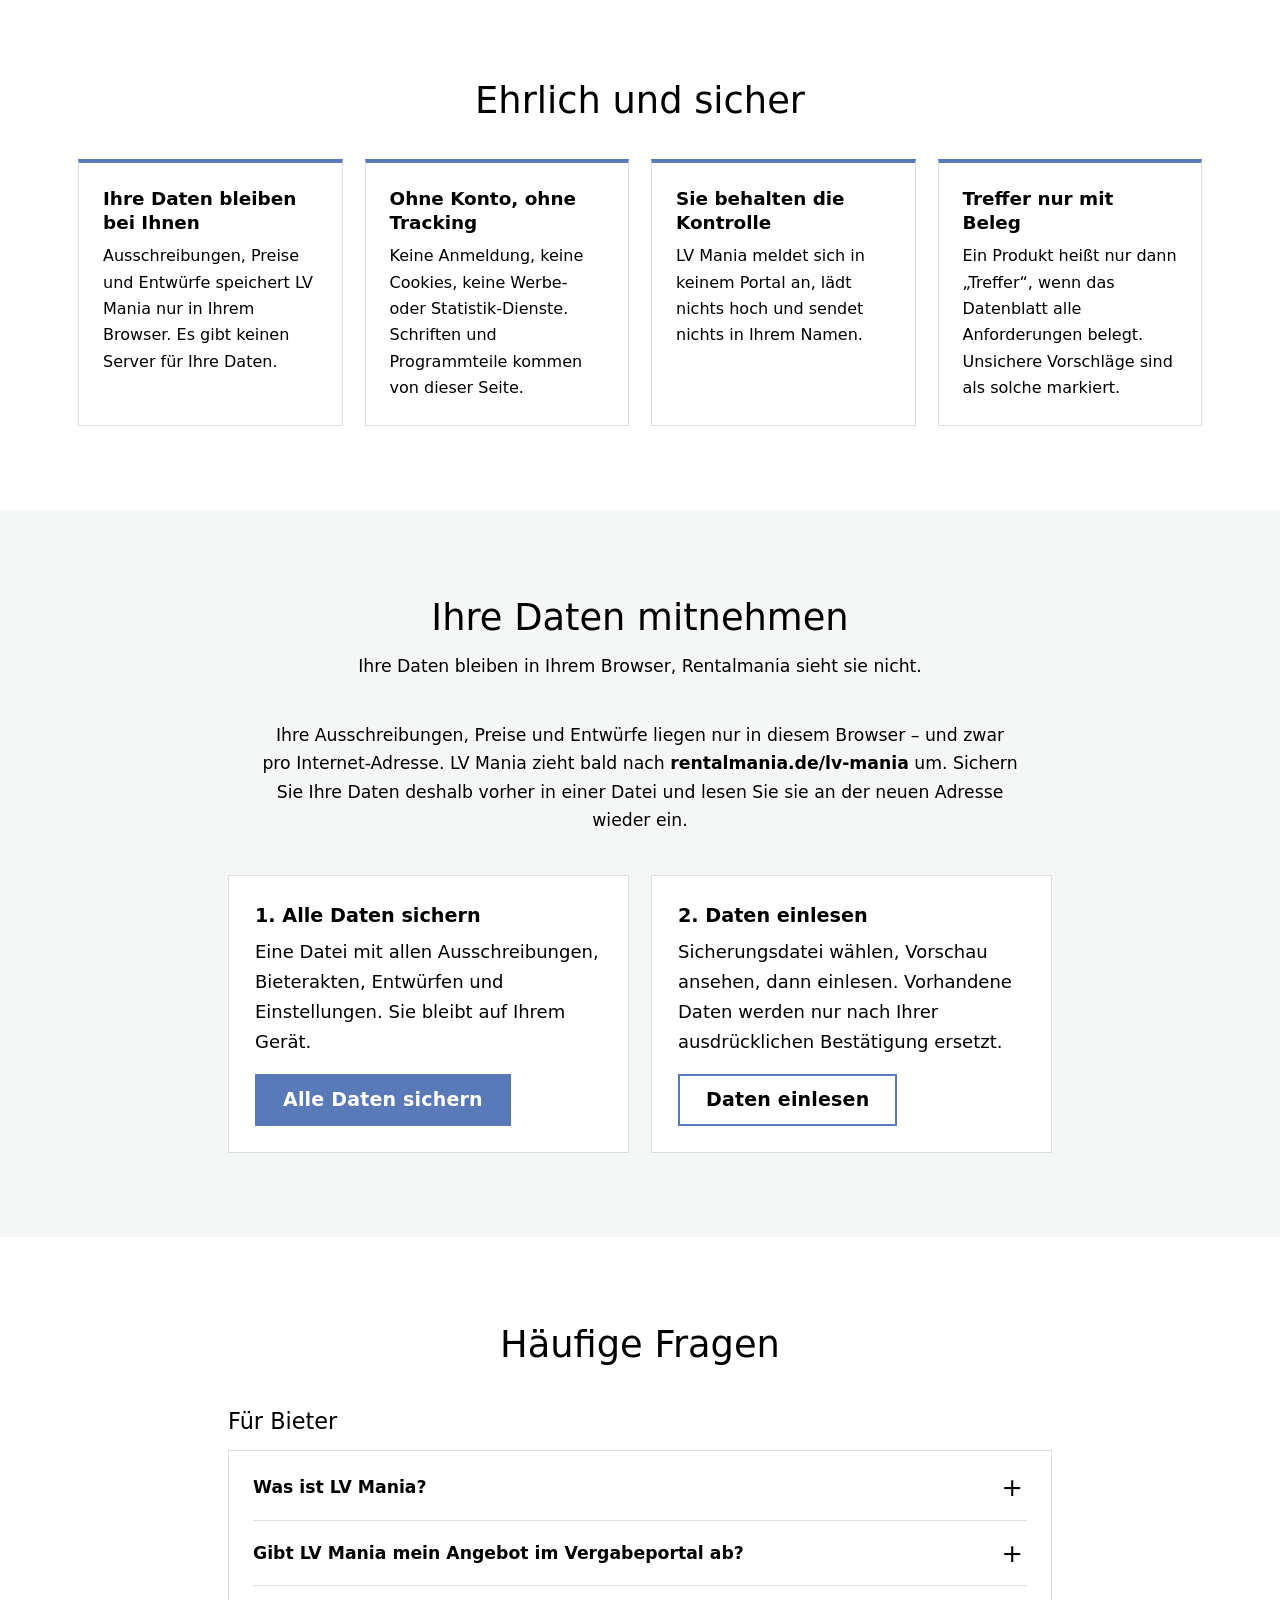
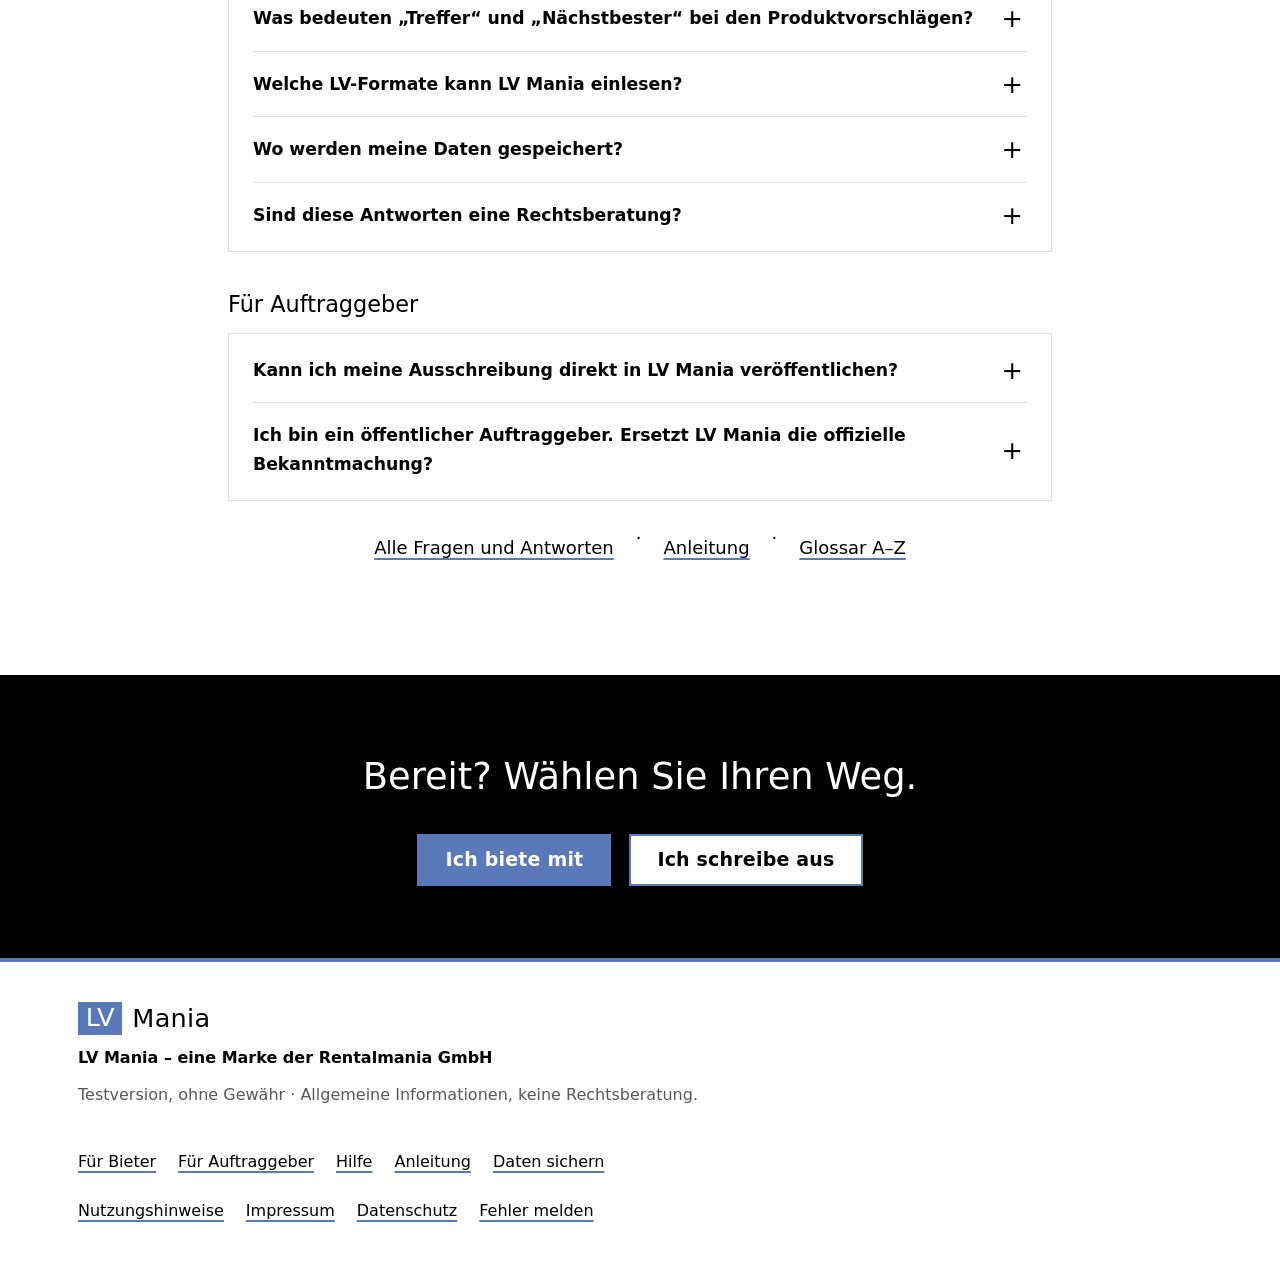
==== commit e6c5acf8: "LV Mania (Marke der Rentalmania GmbH): Rebrand + Rentalmania-CI, neue Startseite, Impressum/Datensch" ====
--- a/docs/index.html
+++ b/docs/index.html
@@ -3,39 +3,60 @@
   <head>
     <meta charset="UTF-8" />
     <meta name="viewport" content="width=device-width, initial-scale=1.0" />
-    <title>Lospilot – Ausschreibungen finden, Angebote vorbereiten, selbst ausschreiben</title>
-    <meta name="description" content="Lospilot hilft Bietern, öffentliche Ausschreibungen zu finden und Angebote vorzubereiten – und Auftraggebern, eine eigene Ausschreibung mit Leistungsverzeichnis, Kriterien und Fristen vorzubereiten. Ohne Anmeldung, Ihre Daten bleiben im Browser." />
+    <title>LV Mania – Ausschreibungen finden, LV prüfen, Angebot fertig machen</title>
+    <link rel="preload" href="/nexus-web/assets/roboto-latin-700-normal-BZpUvMxY.woff2" as="font" type="font/woff2" crossorigin>
+    <link rel="preload" href="/nexus-web/assets/roboto-latin-400-normal-BqEyEoaF.woff2" as="font" type="font/woff2" crossorigin>
+    <link rel="preload" href="/nexus-web/assets/palanquin-dark-latin-400-normal-Do9PHCxH.woff2" as="font" type="font/woff2" crossorigin>
+    <meta name="description" content="LV Mania – eine Marke der Rentalmania GmbH – hilft Bietern, öffentliche Ausschreibungen zu finden und Angebote vorzubereiten – und Auftraggebern, eine eigene Ausschreibung mit Leistungsverzeichnis, Kriterien und Fristen vorzubereiten. Ohne Anmeldung, Eingaben nur im Browser gespeichert." />
     <meta name="robots" content="noindex, follow" />
-    <meta name="theme-color" content="#1d4ed8" />
-    <link rel="icon" href="data:image/svg+xml,%3Csvg xmlns=%22http://www.w3.org/2000/svg%22 viewBox=%220 0 32 32%22%3E%3Crect width=%2232%22 height=%2232%22 rx=%228%22 fill=%22%232563eb%22/%3E%3Ctext x=%2216%22 y=%2222%22 font-size=%2216%22 text-anchor=%22middle%22 fill=%22white%22 font-family=%22Arial%22%3EL%3C/text%3E%3C/svg%3E" />
+    <meta name="theme-color" content="#5979B9" />
+    <link rel="canonical" href="https://networker-vt.github.io/nexus-web/" />
+    <meta property="og:site_name" content="LV Mania" />
+    <meta property="og:title" content="LV Mania – Ausschreibungen finden, LV prüfen, Angebot fertig machen" />
+    <meta property="og:url" content="https://networker-vt.github.io/nexus-web/" />
+    <meta name="author" content="Rentalmania GmbH" />
+    <link rel="icon" href="data:image/svg+xml,%3Csvg xmlns=%22http://www.w3.org/2000/svg%22 viewBox=%220 0 32 32%22%3E%3Ctitle%3ELV Mania%3C/title%3E%3Crect width=%2232%22 height=%2232%22 fill=%22%235979B9%22/%3E%3Ctext x=%2216%22 y=%2222.5%22 font-size=%2216%22 font-weight=%22700%22 text-anchor=%22middle%22 fill=%22white%22 font-family=%22Arial,sans-serif%22%3ELV%3C/text%3E%3C/svg%3E" />
     <script>
-      // Alte Lesezeichen der App (…/nexus-web/#/meine usw.) führen weiter in den Bieter-Bereich – mit allen gespeicherten Daten.
+      // Alte Lesezeichen der App (…/#/meine usw.) führen weiter in den Bieter-Bereich – mit allen gespeicherten Daten.
       ;(function () {
         var weiter = function () { if (/^#\//.test(location.hash)) location.replace('bieter/' + location.hash) }
         weiter()
         addEventListener('hashchange', weiter)
       })()
     </script>
-    <script type="module" crossorigin src="/nexus-web/assets/startseite-CrZWFzN4.js"></script>
-    <link rel="modulepreload" crossorigin href="/nexus-web/assets/preload-helper-BjLlLVzV.js">
-    <link rel="stylesheet" crossorigin href="/nexus-web/assets/startseite-vrG8XzfA.css">
-    <link rel="stylesheet" crossorigin href="/nexus-web/assets/latin-700-RM8OdJ9p.css">
+    <script type="module" crossorigin src="/nexus-web/assets/startseite-CI4kh55P.js"></script>
+    <link rel="modulepreload" crossorigin href="/nexus-web/assets/preload-helper-BYJ4BkpZ.js">
+    <link rel="modulepreload" crossorigin href="/nexus-web/assets/site-BnU1WiKs.js">
+    <style>@font-face{font-family:Roboto;font-style:normal;font-display:swap;font-weight:400;src:url(/nexus-web/assets/roboto-latin-400-normal-BqEyEoaF.woff2) format("woff2"),url(/nexus-web/assets/roboto-latin-400-normal-D27F5sTu.woff) format("woff")}@font-face{font-family:Roboto;font-style:normal;font-display:swap;font-weight:500;src:url(/nexus-web/assets/roboto-latin-500-normal-7RbcRiD8.woff2) format("woff2"),url(/nexus-web/assets/roboto-latin-500-normal-fsTFPL3E.woff) format("woff")}@font-face{font-family:Roboto;font-style:normal;font-display:swap;font-weight:700;src:url(/nexus-web/assets/roboto-latin-700-normal-BZpUvMxY.woff2) format("woff2"),url(/nexus-web/assets/roboto-latin-700-normal-YuyVweIx.woff) format("woff")}@font-face{font-family:Oswald;font-style:normal;font-display:swap;font-weight:400;src:url(/nexus-web/assets/oswald-latin-400-normal-BAFo8sP8.woff2) format("woff2"),url(/nexus-web/assets/oswald-latin-400-normal-D1wpMXgf.woff) format("woff")}@font-face{font-family:Oswald;font-style:normal;font-display:swap;font-weight:500;src:url(/nexus-web/assets/oswald-latin-500-normal-B-eyT0Dw.woff2) format("woff2"),url(/nexus-web/assets/oswald-latin-500-normal-DM85Di4w.woff) format("woff")}@font-face{font-family:Palanquin Dark;font-style:normal;font-display:swap;font-weight:400;src:url(/nexus-web/assets/palanquin-dark-latin-400-normal-Do9PHCxH.woff2) format("woff2"),url(/nexus-web/assets/palanquin-dark-latin-400-normal-BbIxhlRx.woff) format("woff")}:root{--ci-blau: #5979B9;--ci-blau-80: rgba(89, 121, 185, .8);--ci-blau-25: rgba(89, 121, 185, .25);--ci-blau-12: rgba(89, 121, 185, .12);--ci-blau-tint: #eef1f8;--ci-schwarz: #000000;--ci-weiss: #ffffff;--ci-grau-text: #595959;--ci-grau-rahmen: #73777F;--ci-linie: #DCDEE1;--ci-flaeche: #f5f6f6;--ci-schrift: "Roboto", system-ui, -apple-system, "Segoe UI", Arial, sans-serif;--ci-titel: "Oswald", "Roboto", system-ui, sans-serif;--ci-h1: "Palanquin Dark", "Roboto", system-ui, sans-serif;--st-ok: #1d6f42;--st-ok-soft: #e6f4ec;--st-warn: #8a5300;--st-warn-soft: #fdf3e2;--st-bad: #a42828;--st-bad-soft: #fbeaea}.lvm-logo{display:inline-flex;align-items:center;gap:10px;color:#000!important;text-decoration:none!important;line-height:1}.lvm-logo-wort{display:inline-flex;align-items:baseline;gap:.28em;font-family:var(--ci-titel);font-weight:500;font-size:1.6rem;letter-spacing:.01em}.lvm-logo-lv{font-family:var(--ci-titel);font-weight:500;background:var(--ci-blau);color:#fff;padding:.06em .3em .1em;font-size:1.6rem;line-height:1.15}.lvm-logo-text{display:inline-flex;flex-direction:column;gap:3px}.lvm-logo-sub{font-family:var(--ci-schrift);font-weight:400;font-size:.8rem;color:var(--ci-grau-text);letter-spacing:0}.ci-btn{display:inline-flex;align-items:center;justify-content:center;gap:8px;min-height:52px;padding:12px 26px;border-radius:0;font-family:var(--ci-schrift);font-size:19px;font-weight:700;line-height:1.25;text-transform:none;letter-spacing:.01em;background:var(--ci-blau);color:#fff!important;border:2px solid var(--ci-blau);text-decoration:none!important;cursor:pointer;transition:background .3s}.ci-btn:hover{background:var(--ci-blau-80)}.ci-btn-zweit{background:#fff;color:#000!important;border:2px solid var(--ci-blau)}.ci-btn-zweit:hover{background:var(--ci-blau-tint)}
+</style>
+    <style>:root{--ink: #000000;--muted: #595959;--line: #DCDEE1;--bg: #ffffff;--bg-alt: var(--ci-flaeche);--blau: var(--ci-blau);--shadow: 0 0 15px -5px rgba(0, 0, 0, .44)}*,*:before,*:after{box-sizing:border-box}html{scroll-behavior:smooth;scroll-padding-top:90px}@media (prefers-reduced-motion: reduce){html{scroll-behavior:auto}*{transition:none!important}}body.lp{margin:0;background:var(--bg);color:var(--ink);font-family:var(--ci-schrift);font-size:18px;line-height:1.65;-webkit-font-smoothing:antialiased}.lp a{color:var(--ink);text-decoration-color:var(--blau);text-decoration-thickness:2px;text-underline-offset:4px}.lp a:hover{text-decoration-thickness:3px}.lp :focus-visible{outline:3px solid var(--blau);outline-offset:3px}.lp-wrap{max-width:1180px;margin:0 auto;padding:0 28px}.lp-wrap-narrow{max-width:880px}.lp-skip{position:absolute;left:-9999px;top:8px;background:#fff;padding:10px 16px;z-index:100}.lp-skip:focus{left:12px}.lp-nur-handy{display:none}.lp-beta{background:var(--ci-blau-tint);border-bottom:2px solid var(--blau);color:#000}.lp-beta-in{display:flex;align-items:center;gap:6px 16px;padding-top:8px;padding-bottom:8px;font-size:.9375rem;line-height:1.5}.lp-beta-label{font-weight:700;font-size:.95rem;background:#000;color:#fff;padding:4px 12px;white-space:nowrap}.lp-beta-mehr-text{flex:1;min-width:0;display:flex;flex-direction:column;gap:2px}.lp-beta-a{font-weight:700;display:inline-block;padding:11px 2px;margin:-11px 0}.lp-beta-aktionen{display:inline-flex;align-items:center;gap:4px;white-space:nowrap}.lp-beta-link{font:inherit;font-weight:700;color:#000;background:none;border:0;min-height:44px;padding:8px 6px;cursor:pointer;text-decoration:underline;text-decoration-color:var(--blau);text-decoration-thickness:2px;text-underline-offset:4px}.lp-beta-mehr{display:none}.lp-umzug{background:#000;color:#fff;padding:12px 0;font-size:1.05rem}.lp-umzug a{color:#fff;text-decoration-color:#fff;display:inline-block;padding:8px 0}.lp-umzug[hidden]{display:none}.lp-header{position:sticky;top:0;z-index:50;background:#fff;border-bottom:1px solid var(--line)}.lp-header-in{display:flex;align-items:center;gap:24px;min-height:76px}.lp-nav{display:flex;align-items:center;gap:2px;margin-left:auto}.lp-nav>a{color:#000;text-decoration:none;font-weight:500;padding:12px;white-space:nowrap;border-bottom:3px solid transparent}.lp-nav>a:hover{border-bottom-color:var(--blau)}.lp-nav>a.lp-nav-bereich{font-weight:700}.lp-menu-btn{display:none}.lp-hero{padding:64px 0 80px;background:#fff;text-align:center}.lp-eyebrow{margin:0 0 14px;color:#000;font-weight:700;font-size:.85rem;letter-spacing:.07em;text-transform:uppercase}.lp-hero h1{font-family:var(--ci-h1);font-weight:400;font-size:clamp(1.95rem,4.4vw,3.2rem);line-height:1.22;letter-spacing:-.01em;margin:0 auto 18px;max-width:980px}.lp-lead{font-size:1.2rem;color:#000;max-width:760px;margin:0 auto 26px}.lp-hero-btns{display:flex;justify-content:center;gap:14px;flex-wrap:wrap;margin:0 0 30px}.lp-chips{list-style:none;padding:0;margin:0 auto 44px;display:flex;flex-wrap:wrap;justify-content:center;gap:10px 26px;color:#000;font-weight:500}.lp-chips li{display:inline-flex;align-items:center;gap:9px}.lp-chip-dot{width:22px;height:22px;background:var(--blau);position:relative;flex:none}.lp-chip-dot:after{content:"";position:absolute;left:8px;top:4px;width:5px;height:10px;border:solid #fff;border-width:0 2.5px 2.5px 0;transform:rotate(45deg)}.lp-welcome{display:flex;align-items:center;justify-content:center;flex-wrap:wrap;gap:12px 20px;max-width:900px;margin:0 auto 36px;padding:16px 20px;background:#fff;border:2px solid var(--blau)}.lp-welcome p{margin:0}.lp-welcome[hidden]{display:none}.lp-choose{font-family:var(--ci-titel);font-weight:400;font-size:1.7rem;margin:0 0 18px}.lp-paths{display:grid;grid-template-columns:1fr 1fr;gap:26px;text-align:left;max-width:1080px;margin:0 auto}.lp-path{position:relative;display:flex;flex-direction:column;gap:10px;padding:32px 32px 28px;background:#fff;border:1px solid var(--line);box-shadow:var(--shadow);text-decoration:none!important;color:#000!important;transition:border-color .3s}.lp-path:before{content:"";position:absolute;inset:0 0 auto;height:6px;background:var(--blau)}.lp-path-ag:before{background:#000}.lp-path:hover{border-color:var(--blau)}.lp-path-kicker{align-self:flex-start;font-weight:700;font-size:.85rem;letter-spacing:.07em;text-transform:uppercase;color:#000}.lp-path-title{font-family:var(--ci-titel);font-size:1.75rem;line-height:1.25;font-weight:500}.lp-path-text{color:var(--muted)}.lp-path-list{list-style:none;padding:0;margin:6px 0 12px;display:grid;gap:8px}.lp-path-list li{position:relative;padding-left:30px}.lp-path-list li:before{content:"";position:absolute;left:0;top:.45em;width:18px;height:18px;background:var(--blau)}.lp-path-list li:after{content:"";position:absolute;left:6px;top:calc(.45em + 3px);width:4px;height:8px;border:solid #fff;border-width:0 2.5px 2.5px 0;transform:rotate(45deg)}.lp-path-go{margin-top:auto;align-self:flex-start}.lp-section{padding:84px 0}.lp-section-alt{background:var(--bg-alt)}.lp-h2{font-family:var(--ci-titel);font-weight:400;font-size:clamp(1.8rem,3vw,2.3rem);line-height:1.3;margin:0 0 10px;text-align:center}.lp-sub{text-align:center;color:#000;margin:0 auto 40px;max-width:760px;font-size:1.08rem}.lp-tag{display:inline-block;font-weight:700;font-size:.85rem;letter-spacing:.07em;text-transform:uppercase;padding:3px 10px;color:#000;border-left:4px solid var(--blau);background:#fff}.lp-tag-ag{border-left-color:#000}.lp-steps-grid{display:grid;grid-template-columns:1fr 1fr;gap:26px}.lp-steps{background:#fff;border:1px solid var(--line);padding:30px 32px 32px;box-shadow:var(--shadow)}.lp-steps h3{margin:0 0 14px}.lp-steps ol{list-style:none;counter-reset:s;padding:0;margin:0 0 26px;display:grid;gap:18px}.lp-steps li{counter-increment:s;position:relative;padding-left:58px;min-height:42px}.lp-steps li:before{content:counter(s);position:absolute;left:0;top:-2px;width:42px;height:42px;display:grid;place-items:center;font-family:var(--ci-titel);font-weight:500;font-size:1.3rem;background:var(--ci-blau-tint);color:#000;border:2px solid var(--blau)}.lp-steps-ag li:before{border-color:#000;background:#fff}.lp-feature{display:grid;grid-template-columns:1.35fr 1fr;gap:54px;align-items:center;margin:0 0 76px}.lp-feature:last-child{margin-bottom:0}.lp-feature-rev{grid-template-columns:1fr 1.35fr}.lp-feature-rev .lp-shot{order:2}.lp-shot{margin:0;overflow:hidden;background:#fff;border:4px solid var(--blau);padding:4px}.lp-shot img{display:block;width:100%;height:auto}.lp-feature-text h3{font-family:var(--ci-titel);font-weight:400;font-size:1.75rem;line-height:1.3;margin:14px 0 12px}.lp-feature-text p{color:#000;margin:0 0 12px}.lp-note{font-size:1rem;background:#fff;border-left:4px solid #000;padding:10px 14px}.lp-trust{display:grid;grid-template-columns:repeat(4,1fr);gap:22px;margin-top:34px}.lp-trust>div{background:#fff;border:1px solid var(--line);border-top:4px solid var(--blau);padding:24px}.lp-trust h3{font-size:1.15rem;margin:0 0 8px;line-height:1.3}.lp-trust p{margin:0;color:#000;font-size:1rem}.lp-daten{display:grid;grid-template-columns:1fr 1fr;gap:22px}.lp-daten-schritt{background:#fff;border:1px solid var(--line);padding:24px 26px 26px;display:flex;flex-direction:column;gap:6px}.lp-daten-schritt h3{margin:0;font-size:1.2rem}.lp-daten-schritt p{margin:0 0 12px}.lp-daten-schritt .ci-btn{margin-top:auto;align-self:flex-start}.lp-faq-group{font-family:var(--ci-titel);font-weight:400;font-size:1.4rem;margin:34px 0 10px;color:#000}.lp-faq{background:#fff;border:1px solid var(--line);padding:4px 24px}.lp-faq-item{border-bottom:1px solid var(--line)}.lp-faq-item:last-child{border-bottom:0}.lp-faq-item summary{cursor:pointer;list-style:none;padding:18px 40px 18px 0;font-weight:700;font-size:1.08rem;position:relative}.lp-faq-item summary::-webkit-details-marker{display:none}.lp-faq-item summary:after{content:"+";position:absolute;right:4px;top:50%;transform:translateY(-50%);font-size:1.6rem;font-weight:400;color:#000}.lp-faq-item[open] summary:after{content:"–"}.lp-faq-body{padding:0 0 16px;color:#000}.lp-faq-body p{margin:0 0 10px}.lp-faq-more{text-align:center;margin-top:22px;display:flex;flex-wrap:wrap;justify-content:center;gap:0 18px}.lp-faq-more a{display:inline-block;padding:10px 4px;min-height:44px}.lp-cta{padding:72px 0;text-align:center;background:#000;color:#fff}.lp-cta h2{font-family:var(--ci-titel);font-weight:400;font-size:clamp(1.7rem,3vw,2.3rem);margin:0 0 26px}.lp-cta-btns{display:flex;justify-content:center;gap:18px;flex-wrap:wrap}.lp-cta .ci-btn-zweit{background:#fff}.lp-footer{background:#fff;border-top:4px solid var(--blau);color:#000;padding:40px 0 44px;font-size:1rem}.lp-footer-in{display:flex;justify-content:space-between;gap:30px;flex-wrap:wrap;align-items:flex-start}.lp-footer p{margin:10px 0 0;color:var(--muted)}.lp-footer p.lp-marke{color:#000;font-weight:700}.lp-footer nav{display:flex;flex-wrap:wrap;gap:0 22px;max-width:660px}.lp-footer nav a{color:#000;padding:11px 0;min-height:44px;display:inline-block}.lp-foot-fehler{background:none;border:0;color:#000;font:inherit;min-height:44px;padding:11px 0;cursor:pointer;text-decoration:underline;text-decoration-color:var(--blau);text-decoration-thickness:2px;text-underline-offset:4px}@media (max-width: 1100px){.lp-nav>a{padding:12px 8px}.lp-trust{grid-template-columns:1fr 1fr}.lp-feature,.lp-feature-rev{grid-template-columns:1fr 1fr;gap:36px}}@media (max-width: 960px){.lp-menu-btn{display:inline-flex;align-items:center;gap:10px;margin-left:auto;min-height:48px;padding:8px 16px;border:2px solid #000;background:#fff;font:inherit;font-weight:700;color:#000;cursor:pointer}.lp-menu-icon,.lp-menu-icon:before,.lp-menu-icon:after{display:block;width:20px;height:2.5px;background:#000;position:relative;content:""}.lp-menu-icon:before{position:absolute;top:-6px}.lp-menu-icon:after{position:absolute;top:6px}.lp-nav{display:none;position:absolute;left:0;right:0;top:100%;flex-direction:column;align-items:stretch;gap:0;padding:8px 20px 18px;background:#fff;border-bottom:2px solid var(--blau)}.lp-nav.open{display:flex}.lp-nav>a{padding:14px 6px;font-size:1.08rem;border-bottom:1px solid var(--line)}.lp-header-in{position:relative}.lp-paths,.lp-steps-grid,.lp-daten{grid-template-columns:1fr}.lp-feature,.lp-feature-rev{grid-template-columns:1fr;gap:22px;margin-bottom:56px}.lp-feature-rev .lp-shot{order:0}}@media (max-width: 760px){.lp-nur-handy{display:inline}.lp-nur-desk{display:none}.lp-beta-in{flex-wrap:wrap;padding-top:2px;padding-bottom:2px;gap:0 8px;font-size:1rem}.lp-beta-label{font-size:.85rem;padding:3px 8px}.lp-beta-mehr{display:inline-block}.lp-beta-aktionen{order:2;gap:2px}.lp-beta-mehr-text{display:none;order:3;flex-basis:100%;padding:0 0 8px}.lp-beta.offen .lp-beta-mehr-text{display:flex;gap:14px}}@media (max-width: 640px){.lp-wrap{padding:0 18px}.lp-header-in{min-height:66px}.lvm-logo-lv,.lvm-logo-wort{font-size:1.4rem}.lp-hero{padding:26px 0 52px}.lp-hero h1{font-size:1.85rem;margin-bottom:14px}.lp-lead{font-size:1.08rem;margin-bottom:20px}.lp-hero-btns{flex-direction:column;align-items:stretch;gap:12px;margin-bottom:26px}.lp-chips{flex-direction:column;align-items:flex-start;width:-moz-fit-content;width:fit-content;margin-bottom:30px}.lp-path{padding:26px 20px 22px}.lp-path-title{font-size:1.5rem}.lp-path-go{width:100%;align-self:stretch}.lp-section{padding:56px 0}.lp-steps{padding:24px 20px}.lp-steps .ci-btn,.lp-daten-schritt .ci-btn,.lp-cta-btns .ci-btn{width:100%;align-self:stretch}.lp-trust{grid-template-columns:1fr}.lp-faq{padding:2px 16px}}
+</style>
   </head>
   <body class="lp">
     <a class="lp-skip" href="#inhalt">Zum Inhalt springen</a>
     <div class="lp-beta" role="note" data-testid="beta-hinweis">
       <div class="lp-wrap lp-beta-in">
-        <span class="lp-beta-label" data-testid="beta-label">Beta – Testversion</span>
-        <span class="lp-beta-text">Lospilot ist eine Testversion. Funktionen können Fehler enthalten und laufen noch nicht optimal. Prüfen Sie alle Ergebnisse, bevor Sie ein Angebot abgeben oder eine Ausschreibung veröffentlichen.</span>
-        <button type="button" class="lp-beta-link" data-lp-fehler data-testid="fehler-melden">Fehler melden</button>
+        <span class="lp-beta-label" data-testid="beta-label"><span class="lp-nur-desk">Beta – Testversion, ohne Gewähr</span><span class="lp-nur-handy">Beta – ohne Gewähr</span></span>
+        <span class="lp-beta-mehr-text" id="lp-beta-mehr" data-testid="beta-mehr-text">
+          <span class="lp-beta-text">Fehler sind möglich, bitte alle Ergebnisse selbst prüfen.</span>
+          <span class="lp-beta-umzug" data-testid="beta-umzug">Bald neue Adresse rentalmania.de/lv-mania – sichern Sie vorher Ihre Daten. <a href="#daten" class="lp-beta-a" data-testid="beta-daten-sichern">Daten sichern</a> · <a href="nutzungshinweise.html" class="lp-beta-a">Nutzungshinweise</a></span>
+        </span>
+        <span class="lp-beta-aktionen">
+          <span class="lp-nur-handy" aria-hidden="true">·</span>
+          <button type="button" class="lp-beta-link" data-lp-fehler data-testid="fehler-melden">Fehler melden</button>
+          <span class="lp-nur-handy" aria-hidden="true">·</span>
+          <button type="button" class="lp-beta-link lp-beta-mehr" aria-expanded="false" aria-controls="lp-beta-mehr" data-lp-beta-mehr data-testid="beta-mehr">mehr</button>
+        </span>
       </div>
+    </div>
+    <div class="lp-umzug" role="alert" data-lp-umzug data-testid="umzug-hinweis" hidden>
+      <div class="lp-wrap"><strong data-lp-umzug-text></strong> <a href="#daten">Daten einlesen</a> · <a data-lp-umzug-alt href="#daten">Daten von der alten Adresse sichern</a></div>
     </div>
     <header class="lp-header" id="kopf">
       <div class="lp-wrap lp-header-in">
-        <a class="lp-logo" href="./" aria-label="Lospilot – Startseite">
-          <span class="lp-logo-mark" aria-hidden="true">L</span>
-          <span>Lospilot</span>
-          <span class="lp-logo-beta">Beta</span>
+        <a class="lvm-logo" href="./" aria-label="LV Mania – Startseite" data-testid="logo">
+          <span class="lvm-logo-lv" aria-hidden="true">LV</span>
+          <span class="lvm-logo-text"><span class="lvm-logo-wort">Mania</span><span class="lvm-logo-sub">eine Marke der Rentalmania GmbH</span></span>
         </a>
         <button class="lp-menu-btn" type="button" aria-expanded="false" aria-controls="lp-nav" data-lp-menu>
           <span class="lp-menu-icon" aria-hidden="true"></span>
@@ -45,11 +66,10 @@
           <a href="#so-gehts">So funktioniert’s</a>
           <a href="#funktionen">Funktionen</a>
           <a href="#fragen">Fragen</a>
+          <a href="#daten">Ihre Daten</a>
           <a href="hilfe/">Hilfe</a>
-          <span class="lp-nav-cta">
-            <a class="lp-btn lp-btn-bieter lp-btn-sm" href="bieter/">Für Bieter</a>
-            <a class="lp-btn lp-btn-ag lp-btn-sm" href="ausschreiben/">Für Auftraggeber</a>
-          </span>
+          <a class="lp-nav-bereich" href="bieter/">Für Bieter</a>
+          <a class="lp-nav-bereich" href="ausschreiben/">Für Auftraggeber</a>
         </nav>
       </div>
     </header>
@@ -58,47 +78,48 @@
       <section class="lp-hero">
         <div class="lp-wrap">
           <p class="lp-eyebrow">Öffentliche und private Ausschreibungen</p>
-          <h1>Ausschreibungen einfach meistern –<br class="lp-br-desk" /> als Bieter und als Auftraggeber.</h1>
-          <p class="lp-lead">
-            Lospilot findet passende Ausschreibungen, liest das Leistungsverzeichnis, prüft Produkte gegen das Datenblatt und hilft beim Kalkulieren und Abgeben.
-            Wer selbst ausschreibt, bereitet mit Lospilot Leistungsverzeichnis, Kriterien und Fristen vor.
-          </p>
-          <ul class="lp-chips" aria-label="Das gilt für Lospilot">
+          <h1>Ausschreibungen finden, LV prüfen, Angebot fertig machen.</h1>
+          <p class="lp-lead">LV Mania hilft Bietern vom Fund bis zur fertigen Abgabe – und Auftraggebern beim Vorbereiten einer eigenen Ausschreibung.</p>
+          <div class="lp-hero-btns">
+            <a class="ci-btn" href="bieter/" data-testid="btn-biete-mit">Ich biete mit <span aria-hidden="true">→</span></a>
+            <a class="ci-btn ci-btn-zweit" href="ausschreiben/" data-testid="btn-schreibe-aus">Ich schreibe aus <span aria-hidden="true">→</span></a>
+          </div>
+          <ul class="lp-chips" aria-label="Das gilt für LV Mania">
             <li><span class="lp-chip-dot" aria-hidden="true"></span>Ohne Anmeldung</li>
-            <li><span class="lp-chip-dot" aria-hidden="true"></span>Ihre Daten bleiben in Ihrem Browser</li>
+            <li><span class="lp-chip-dot" aria-hidden="true"></span>Nur in Ihrem Browser gespeichert</li>
             <li><span class="lp-chip-dot" aria-hidden="true"></span>Keine Cookies, kein Tracking</li>
           </ul>
 
           <div class="lp-welcome" data-lp-welcome hidden>
-            <p><strong>Willkommen zurück!</strong> Sie haben Lospilot in diesem Browser schon genutzt – Ihre Daten sind weiter gespeichert.</p>
-            <a class="lp-btn lp-btn-bieter" href="bieter/#/meine">Weiter zu „Meine Ausschreibungen“</a>
+            <p><strong>Willkommen zurück!</strong> Sie haben LV Mania in diesem Browser schon genutzt – Ihre Daten sind weiter gespeichert.</p>
+            <a class="ci-btn" href="bieter/#/meine">Weiter zu „Meine Ausschreibungen“</a>
           </div>
 
           <h2 class="lp-choose">Was möchten Sie tun?</h2>
           <div class="lp-paths">
             <a class="lp-path lp-path-bieter" href="bieter/" data-testid="weg-bieter">
               <span class="lp-path-kicker">Für Bieter</span>
-              <span class="lp-path-title">Ich möchte mich bewerben und Angebote abgeben</span>
-              <span class="lp-path-text">Für Firmen, die an Ausschreibungen teilnehmen.</span>
+              <span class="lp-path-title">Ich möchte mitbieten</span>
+              <span class="lp-path-text">Für Firmen, die an Ausschreibungen teilnehmen und Angebote abgeben.</span>
               <ul class="lp-path-list">
                 <li>Ausschreibungen aus Vergabeportalen finden</li>
                 <li>Leistungsverzeichnis einlesen (GAEB, PDF)</li>
                 <li>Produkte mit Datenblatt-Abgleich</li>
                 <li>Kalkulieren, Bieterakte, Abgabe-Prüfung</li>
               </ul>
-              <span class="lp-path-go">Zum Bieter-Bereich <span aria-hidden="true">→</span></span>
+              <span class="lp-path-go ci-btn">Zum Bieter-Bereich <span aria-hidden="true">→</span></span>
             </a>
             <a class="lp-path lp-path-ag" href="ausschreiben/" data-testid="weg-auftraggeber">
               <span class="lp-path-kicker">Für Auftraggeber</span>
-              <span class="lp-path-title">Ich möchte eine Ausschreibung veröffentlichen</span>
-              <span class="lp-path-text">Für Unternehmen, Veranstalter, Agenturen und öffentliche Stellen, die etwas ausschreiben (Anbieter einer Ausschreibung).</span>
+              <span class="lp-path-title">Ich möchte eine Ausschreibung vorbereiten</span>
+              <span class="lp-path-text">Für Unternehmen, Veranstalter, Agenturen und öffentliche Stellen, die etwas ausschreiben.</span>
               <ul class="lp-path-list">
                 <li>Leistung und Lose beschreiben</li>
                 <li>Leistungsverzeichnis anlegen oder importieren</li>
                 <li>Eignung, Zuschlag und Fristen festlegen</li>
                 <li>Export als GAEB X83, Excel und PDF</li>
               </ul>
-              <span class="lp-path-go">Ausschreibung vorbereiten <span aria-hidden="true">→</span></span>
+              <span class="lp-path-go ci-btn">Ausschreibung vorbereiten <span aria-hidden="true">→</span></span>
             </a>
           </div>
         </div>
@@ -113,11 +134,11 @@
               <h3><span class="lp-tag lp-tag-bieter">Für Bieter</span></h3>
               <ol>
                 <li><strong>Finden.</strong> Im Markt passende Ausschreibungen suchen – oder eigene Unterlagen als Ordner oder ZIP importieren.</li>
-                <li><strong>Auswerten.</strong> Lospilot liest das Leistungsverzeichnis, trennt Positionen, Formblätter und Pläne und schlägt Produkte vor.</li>
+                <li><strong>Auswerten.</strong> LV Mania liest das Leistungsverzeichnis, trennt Positionen, Formblätter und Pläne und schlägt Produkte vor.</li>
                 <li><strong>Kalkulieren.</strong> Preise, Marge, MwSt. und Eigenleistung eintragen. Export als Excel und GAEB X84.</li>
                 <li><strong>Abgeben.</strong> Bieterakte mit Checkliste und Abgabe-Prüfung. Das Angebot laden Sie selbst im Vergabeportal hoch.</li>
               </ol>
-              <a class="lp-btn lp-btn-bieter" href="bieter/">Zum Bieter-Bereich</a>
+              <a class="ci-btn" href="bieter/">Zum Bieter-Bereich</a>
             </div>
             <div class="lp-steps lp-steps-ag">
               <h3><span class="lp-tag lp-tag-ag">Für Auftraggeber</span></h3>
@@ -125,9 +146,9 @@
                 <li><strong>Beschreiben.</strong> Wer schreibt aus, was wird gebraucht, und soll es Lose geben?</li>
                 <li><strong>LV anlegen.</strong> Positionen mit Menge, Einheit und Langtext – oder ein vorhandenes LV importieren.</li>
                 <li><strong>Kriterien und Fristen.</strong> Eignung, Zuschlag, Angebotsfrist, Bieterfragen und Bindefrist festlegen.</li>
-                <li><strong>Exportieren.</strong> Bekanntmachung und LV als GAEB X83, Excel und PDF in einem ZIP. Veröffentlichen in Lospilot: demnächst.</li>
+                <li><strong>Exportieren.</strong> Bekanntmachung und LV als GAEB X83, Excel und PDF in einem ZIP. Veröffentlichen in LV Mania: in Arbeit.</li>
               </ol>
-              <a class="lp-btn lp-btn-ag" href="ausschreiben/">Ausschreibung vorbereiten</a>
+              <a class="ci-btn" href="ausschreiben/">Ausschreibung vorbereiten</a>
             </div>
           </div>
         </div>
@@ -136,14 +157,14 @@
       <section class="lp-section lp-section-alt" id="funktionen" aria-labelledby="funktionen-h">
         <div class="lp-wrap">
           <h2 class="lp-h2" id="funktionen-h">Die wichtigsten Funktionen</h2>
-          <p class="lp-sub">Echte Ansichten aus Lospilot (Testversion): Bieter-Teil mit öffentlichen Ausschreibungen, z. B. Medientechnik im Rathaus Bocholt; Auftraggeber-Teil mit erfundenen Musterdaten.</p>
+          <p class="lp-sub">Echte Ansichten aus LV Mania (Testversion): Bieter-Teil mit öffentlichen Ausschreibungen, z. B. Medientechnik im Rathaus Bocholt; Auftraggeber-Teil mit erfundenen Musterdaten.</p>
 
           <div class="lp-feature">
-            <figure class="lp-shot"><img src="start/bieter-markt.webp" width="1200" height="750" loading="lazy" alt="Lospilot Markt: Liste öffentlicher Ausschreibungen mit Filtern nach Fachgebiet, Ort und Frist" /></figure>
+            <figure class="lp-shot"><img src="start/bieter-markt.webp" width="1200" height="750" loading="lazy" alt="LV Mania Markt: Liste öffentlicher Ausschreibungen mit Filtern nach Fachgebiet, Ort und Frist" /></figure>
             <div class="lp-feature-text">
               <span class="lp-tag lp-tag-bieter">Für Bieter</span>
               <h3>Markt: Ausschreibungen an einem Ort</h3>
-              <p>Lospilot ruft Bekanntmachungen aus mehreren Vergabeportalen ab. Sie filtern nach Fachgebiet, Ort und Frist und merken sich passende Verfahren mit einem Klick.</p>
+              <p>LV Mania ruft Bekanntmachungen aus mehreren Vergabeportalen ab. Sie filtern nach Fachgebiet, Ort und Frist und merken sich passende Verfahren mit einem Klick.</p>
             </div>
           </div>
 
@@ -152,7 +173,7 @@
             <div class="lp-feature-text">
               <span class="lp-tag lp-tag-bieter">Für Bieter</span>
               <h3>Leistungsverzeichnis und Produktabgleich</h3>
-              <p>Jede Position mit vollem Langtext. Lospilot prüft jedes Kriterium gegen das Herstellerdatenblatt. <strong>„Treffer“</strong> steht nur, wenn alle Kriterien belegt sind – sonst „Nächstbester Vorschlag – x von y belegt“.</p>
+              <p>Jede Position mit vollem Langtext. LV Mania prüft jedes Kriterium gegen das Herstellerdatenblatt. <strong>„Treffer“</strong> steht nur, wenn alle Kriterien belegt sind – sonst „Nächstbester Vorschlag – x von y belegt“.</p>
             </div>
           </div>
 
@@ -161,7 +182,7 @@
             <div class="lp-feature-text">
               <span class="lp-tag lp-tag-bieter">Für Bieter</span>
               <h3>Bieterakte, Checkliste und Abgabe-Prüfung</h3>
-              <p>Alle Unterlagen in einer festen Ordnerstruktur, eine Checkliste für die Abgabe und Exporte als Excel, GAEB X84 und ZIP. Lospilot gibt nichts für Sie ab – Sie behalten die Kontrolle.</p>
+              <p>Alle Unterlagen in einer festen Ordnerstruktur, eine Checkliste für die Abgabe und Exporte als Excel, GAEB X84 und ZIP. LV Mania gibt nichts für Sie ab – Sie behalten die Kontrolle.</p>
             </div>
           </div>
 
@@ -180,7 +201,7 @@
               <span class="lp-tag lp-tag-ag">Für Auftraggeber</span>
               <h3>Vorschau und Export-Paket</h3>
               <p>Sie sehen die Bekanntmachung, bevor sie jemand anderes sieht. Das Export-Paket enthält Bekanntmachung, LV als GAEB X83, Excel und PDF sowie Kriterien und Fristen.</p>
-              <p class="lp-note">Veröffentlichen direkt in Lospilot und eingehende Angebote kommen später. Öffentliche Auftraggeber machen ab den EU-Schwellenwerten über die offiziellen Wege bekannt.</p>
+              <p class="lp-note">Veröffentlichen direkt in LV Mania und eingehende Angebote kommen später. Öffentliche Auftraggeber machen ab den EU-Schwellenwerten über die offiziellen Wege bekannt.</p>
             </div>
           </div>
         </div>
@@ -190,27 +211,47 @@
         <div class="lp-wrap">
           <h2 class="lp-h2" id="vertrauen-h">Ehrlich und sicher</h2>
           <div class="lp-trust">
-            <div><h3>Ihre Daten bleiben bei Ihnen</h3><p>Ausschreibungen, Preise und Entwürfe speichert Lospilot nur in Ihrem Browser. Es gibt keinen Server für Ihre Daten.</p></div>
+            <div><h3>Ihre Daten bleiben bei Ihnen</h3><p>Ausschreibungen, Preise und Entwürfe speichert LV Mania nur in Ihrem Browser. Es gibt keinen Server für Ihre Daten.</p></div>
             <div><h3>Ohne Konto, ohne Tracking</h3><p>Keine Anmeldung, keine Cookies, keine Werbe- oder Statistik-Dienste. Schriften und Programmteile kommen von dieser Seite.</p></div>
-            <div><h3>Sie behalten die Kontrolle</h3><p>Lospilot meldet sich in keinem Portal an, lädt nichts hoch und sendet nichts in Ihrem Namen.</p></div>
+            <div><h3>Sie behalten die Kontrolle</h3><p>LV Mania meldet sich in keinem Portal an, lädt nichts hoch und sendet nichts in Ihrem Namen.</p></div>
             <div><h3>Treffer nur mit Beleg</h3><p>Ein Produkt heißt nur dann „Treffer“, wenn das Datenblatt alle Anforderungen belegt. Unsichere Vorschläge sind als solche markiert.</p></div>
           </div>
         </div>
       </section>
 
-      <section class="lp-section lp-section-alt" id="fragen" aria-labelledby="fragen-h">
+      <section class="lp-section lp-section-alt" id="daten" aria-labelledby="daten-h">
+        <div class="lp-wrap lp-wrap-narrow">
+          <h2 class="lp-h2" id="daten-h">Ihre Daten mitnehmen</h2>
+          <p class="lp-sub" data-testid="daten-zusage">Ihre Daten bleiben in Ihrem Browser, Rentalmania sieht sie nicht.</p>
+          <p class="lp-sub">Ihre Ausschreibungen, Preise und Entwürfe liegen nur in diesem Browser – und zwar pro Internet-Adresse. <span data-lp-vor-umzug>LV Mania zieht bald nach <strong>rentalmania.de/lv-mania</strong> um. Sichern Sie Ihre Daten deshalb vorher in einer Datei und lesen Sie sie an der neuen Adresse wieder ein.</span><span data-lp-nach-umzug hidden>Mit einer Sicherungsdatei nehmen Sie alles auf ein anderes Gerät oder in einen anderen Browser mit.</span></p>
+          <div class="lp-daten">
+            <div class="lp-daten-schritt">
+              <h3>1. Alle Daten sichern</h3>
+              <p>Eine Datei mit allen Ausschreibungen, Bieterakten, Entwürfen und Einstellungen. Sie bleibt auf Ihrem Gerät.</p>
+              <button type="button" class="ci-btn" data-lp-sichern data-testid="daten-sichern">Alle Daten sichern</button>
+            </div>
+            <div class="lp-daten-schritt">
+              <h3>2. Daten einlesen</h3>
+              <p>Sicherungsdatei wählen, Vorschau ansehen, dann einlesen. Vorhandene Daten werden nur nach Ihrer ausdrücklichen Bestätigung ersetzt.</p>
+              <button type="button" class="ci-btn ci-btn-zweit" data-lp-einlesen data-testid="daten-einlesen">Daten einlesen</button>
+            </div>
+          </div>
+        </div>
+      </section>
+
+      <section class="lp-section" id="fragen" aria-labelledby="fragen-h">
         <div class="lp-wrap lp-wrap-narrow">
           <h2 class="lp-h2" id="fragen-h">Häufige Fragen</h2>
           <h3 class="lp-faq-group">Für Bieter</h3>
-          <div class="lp-faq"><details class="lp-faq-item" id="faq-was-ist-app"><summary>Was ist Lospilot?</summary><div class="lp-faq-body"><p>Lospilot hilft Ihnen, öffentliche Ausschreibungen zu finden und Angebote vorzubereiten. Es bündelt Bekanntmachungen im <strong>Markt</strong>, lädt und sortiert Vergabeunterlagen, liest das Leistungsverzeichnis ein, recherchiert Produkte mit Datenblattprüfung und kalkuliert Preise. Außerdem erstellt es Bieterakte, Checkliste, Excel und GAEB X84. Die verbindliche Abgabe machen Sie selbst im Vergabeportal.</p></div></details>
-<details class="lp-faq-item" id="faq-abgabe-durch-app"><summary>Gibt Lospilot mein Angebot im Vergabeportal ab?</summary><div class="lp-faq-body"><p>Nein. Lospilot <strong>bereitet vor</strong>: GAEB-Datei, Excel, Formblätter, Checkliste und Bieterakte. Es meldet sich in keinem Portal an, lädt nichts hoch und gibt keine verbindliche Erklärung ab. Das Angebot laden Sie selbst im Vergabeportal hoch und senden es vor Fristende ab. Danach markieren Sie die Ausschreibung in Lospilot als „Abgegeben“.</p></div></details>
-<details class="lp-faq-item" id="faq-treffer-naechstbester"><summary>Was bedeuten „Treffer“ und „Nächstbester“ bei den Produktvorschlägen?</summary><div class="lp-faq-body"><p>Lospilot prüft jedes Kriterium aus dem LV-Text gegen das Herstellerdatenblatt: ✓ belegt, ✗ widerspricht, ? nicht angegeben. <strong>Treffer</strong> heißt, dass alle Kriterien belegt sind. Sonst steht dort <strong>„Nächstbester Vorschlag – x von y belegt“</strong>. Sie bekommen Links zu Produkt, Datenblatt und Händler, und das Datenblatt wird in der Bieterakte abgelegt. Nicht jede Position erhält einen Produktvorschlag.</p></div></details>
-<details class="lp-faq-item" id="faq-lv-import-formate"><summary>Welche LV-Formate kann Lospilot einlesen?</summary><div class="lp-faq-body"><p>Lospilot liest Leistungsverzeichnisse aus <strong>GAEB-Dateien (X83, D83)</strong> und aus <strong>PDF</strong> ein. Danach sehen Sie jede Position mit Menge, Langtext und Preisfeldern. Bedarfs- und Alternativpositionen trennt Lospilot vom Hauptangebot, damit sie nicht versehentlich in die Summe einfließen. Prüfen Sie bei PDF-LVs die erkannten Positionen kurz gegen das Original.</p></div></details>
-<details class="lp-faq-item" id="faq-daten-speicherort"><summary>Wo werden meine Daten gespeichert?</summary><div class="lp-faq-body"><p>Ihre Ausschreibungen, Kalkulationen und Bieterakten bleiben <strong>in Ihrem Browser</strong> auf Ihrem Rechner. Löschen Sie die Browserdaten oder wechseln Sie den Rechner, sind sie dort nicht mehr vorhanden. Sichern Sie Ihre Daten deshalb regelmäßig unter <strong>Einstellungen → Daten</strong> mit „Daten sichern“ als Datei. Mit „Daten laden“ stellen Sie sie wieder her.</p></div></details>
-<details class="lp-faq-item" id="faq-keine-rechtsberatung"><summary>Sind diese Antworten eine Rechtsberatung?</summary><div class="lp-faq-body"><p>Nein. Die Hilfetexte von Lospilot sind <strong>allgemeine Informationen</strong> zum Vergaberecht, Stand Oktober 2026, und ersetzen keine Rechtsberatung. Maßgeblich sind immer die konkreten Vergabeunterlagen und die geltenden Gesetze von Bund und Land. Bei Fragen im Einzelfall wenden Sie sich an einen Fachanwalt für Vergaberecht, an eine Auftragsberatungsstelle oder an Ihre Kammer (IHK, HWK).</p></div></details></div>
+          <div class="lp-faq"><details class="lp-faq-item" id="faq-was-ist-app"><summary>Was ist LV Mania?</summary><div class="lp-faq-body"><p>LV Mania hilft Ihnen, öffentliche Ausschreibungen zu finden und Angebote vorzubereiten. Es bündelt Bekanntmachungen im <strong>Markt</strong>, lädt und sortiert Vergabeunterlagen, liest das Leistungsverzeichnis ein, recherchiert Produkte mit Datenblattprüfung und kalkuliert Preise. Außerdem erstellt es Bieterakte, Checkliste, Excel und GAEB X84. Die verbindliche Abgabe machen Sie selbst im Vergabeportal.</p></div></details>
+<details class="lp-faq-item" id="faq-abgabe-durch-app"><summary>Gibt LV Mania mein Angebot im Vergabeportal ab?</summary><div class="lp-faq-body"><p>Nein. LV Mania <strong>bereitet vor</strong>: GAEB-Datei, Excel, Formblätter, Checkliste und Bieterakte. Es meldet sich in keinem Portal an, lädt nichts hoch und gibt keine verbindliche Erklärung ab. Das Angebot laden Sie selbst im Vergabeportal hoch und senden es vor Fristende ab. Danach markieren Sie die Ausschreibung in LV Mania als „Abgegeben“.</p></div></details>
+<details class="lp-faq-item" id="faq-treffer-naechstbester"><summary>Was bedeuten „Treffer“ und „Nächstbester“ bei den Produktvorschlägen?</summary><div class="lp-faq-body"><p>LV Mania prüft jedes Kriterium aus dem LV-Text gegen das Herstellerdatenblatt: ✓ belegt, ✗ widerspricht, ? nicht angegeben. <strong>Treffer</strong> heißt, dass alle Kriterien belegt sind. Sonst steht dort <strong>„Nächstbester Vorschlag – x von y belegt“</strong>. Sie bekommen Links zu Produkt, Datenblatt und Händler, und das Datenblatt wird in der Bieterakte abgelegt. Nicht jede Position erhält einen Produktvorschlag.</p></div></details>
+<details class="lp-faq-item" id="faq-lv-import-formate"><summary>Welche LV-Formate kann LV Mania einlesen?</summary><div class="lp-faq-body"><p>LV Mania liest Leistungsverzeichnisse aus <strong>GAEB-Dateien (X83, D83)</strong> und aus <strong>PDF</strong> ein. Danach sehen Sie jede Position mit Menge, Langtext und Preisfeldern. Bedarfs- und Alternativpositionen trennt LV Mania vom Hauptangebot, damit sie nicht versehentlich in die Summe einfließen. Prüfen Sie bei PDF-LVs die erkannten Positionen kurz gegen das Original.</p></div></details>
+<details class="lp-faq-item" id="faq-daten-speicherort"><summary>Wo werden meine Daten gespeichert?</summary><div class="lp-faq-body"><p>Ihre Ausschreibungen, Kalkulationen und Bieterakten bleiben <strong>in Ihrem Browser</strong> auf Ihrem Rechner. Löschen Sie die Browserdaten oder wechseln Sie den Rechner, sind sie dort nicht mehr vorhanden. Sichern Sie Ihre Daten deshalb regelmäßig unter <strong>Einstellungen → Daten</strong> mit „Daten sichern“ als Datei. Mit „Daten laden“ stellen Sie sie wieder her. Ihre Daten bleiben in Ihrem Browser, Rentalmania sieht sie nicht.</p></div></details>
+<details class="lp-faq-item" id="faq-keine-rechtsberatung"><summary>Sind diese Antworten eine Rechtsberatung?</summary><div class="lp-faq-body"><p>Nein. Die Hilfetexte von LV Mania sind <strong>allgemeine Informationen</strong> zum Vergaberecht, Stand Oktober 2026, und ersetzen keine Rechtsberatung. Maßgeblich sind immer die konkreten Vergabeunterlagen und die geltenden Gesetze von Bund und Land. Bei Fragen im Einzelfall wenden Sie sich an einen Fachanwalt für Vergaberecht, an eine Auftragsberatungsstelle oder an Ihre Kammer (IHK, HWK).</p></div></details></div>
           <h3 class="lp-faq-group">Für Auftraggeber</h3>
-          <div class="lp-faq"><details class="lp-faq-item" id="faq-ag-veroeffentlichen"><summary>Kann ich meine Ausschreibung direkt in Lospilot veröffentlichen?</summary><div class="lp-faq-body"><p>Noch nicht. Lospilot hat zurzeit keinen Server, auf dem andere Nutzer Ihre Ausschreibung sehen könnten. Sie können heute Ihre Ausschreibung <strong>vorbereiten</strong>: Leistung, Lose, Leistungsverzeichnis, Kriterien und Fristen. Ihren Entwurf speichert Lospilot in Ihrem Browser. Als Export-Paket (ZIP) bekommen Sie den Bekanntmachungstext und das LV als GAEB X83, Excel und PDF. Das Veröffentlichen in Lospilot kommt später.</p></div></details>
-<details class="lp-faq-item" id="faq-ag-oeffentlich"><summary>Ich bin ein öffentlicher Auftraggeber. Ersetzt Lospilot die offizielle Bekanntmachung?</summary><div class="lp-faq-body"><p>Nein. Ab den EU-Schwellenwerten ist die Bekanntmachung über die offiziellen Wege Pflicht (eForms an TED, in Deutschland über den Bekanntmachungsservice bzw. Ihre Vergabeplattform). Auch darunter gelten die Regeln von Bund und Land. Lospilot hilft beim Vorbereiten der Unterlagen und ersetzt weder die Vergabeplattform noch eine Rechtsberatung.</p></div></details></div>
+          <div class="lp-faq"><details class="lp-faq-item" id="faq-ag-veroeffentlichen"><summary>Kann ich meine Ausschreibung direkt in LV Mania veröffentlichen?</summary><div class="lp-faq-body"><p>Noch nicht. LV Mania hat zurzeit keinen Server, auf dem andere Nutzer Ihre Ausschreibung sehen könnten. Sie können heute Ihre Ausschreibung <strong>vorbereiten</strong>: Leistung, Lose, Leistungsverzeichnis, Kriterien und Fristen. Ihren Entwurf speichert LV Mania in Ihrem Browser. Als Export-Paket (ZIP) bekommen Sie den Bekanntmachungstext und das LV als GAEB X83, Excel und PDF. Das Veröffentlichen in LV Mania kommt später.</p></div></details>
+<details class="lp-faq-item" id="faq-ag-oeffentlich"><summary>Ich bin ein öffentlicher Auftraggeber. Ersetzt LV Mania die offizielle Bekanntmachung?</summary><div class="lp-faq-body"><p>Nein. Ab den EU-Schwellenwerten ist die Bekanntmachung über die offiziellen Wege Pflicht (eForms an TED, in Deutschland über den Bekanntmachungsservice bzw. Ihre Vergabeplattform). Auch darunter gelten die Regeln von Bund und Land. LV Mania hilft beim Vorbereiten der Unterlagen und ersetzt weder die Vergabeplattform noch eine Rechtsberatung.</p></div></details></div>
           <p class="lp-faq-more"><a href="hilfe/">Alle Fragen und Antworten</a> · <a href="hilfe/anleitung/">Anleitung</a> · <a href="hilfe/glossar/">Glossar A–Z</a></p>
         </div>
       </section>
@@ -219,8 +260,8 @@
         <div class="lp-wrap">
           <h2>Bereit? Wählen Sie Ihren Weg.</h2>
           <div class="lp-cta-btns">
-            <a class="lp-btn lp-btn-bieter lp-btn-lg" href="bieter/">Ich bin Bieter</a>
-            <a class="lp-btn lp-btn-ag lp-btn-lg" href="ausschreiben/">Ich schreibe aus</a>
+            <a class="ci-btn" href="bieter/">Ich biete mit</a>
+            <a class="ci-btn ci-btn-zweit" href="ausschreiben/">Ich schreibe aus</a>
           </div>
         </div>
       </section>
@@ -229,14 +270,17 @@
     <footer class="lp-footer">
       <div class="lp-wrap lp-footer-in">
         <div>
-          <a class="lp-logo lp-logo-foot" href="./"><span class="lp-logo-mark" aria-hidden="true">L</span><span>Lospilot</span></a>
-          <p>Ausschreibungen finden, Angebote vorbereiten, selbst ausschreiben.<br />Testversion · Allgemeine Informationen, keine Rechtsberatung.</p>
+          <a class="lvm-logo lp-logo-foot" href="./"><span class="lvm-logo-lv" aria-hidden="true">LV</span><span class="lvm-logo-wort">Mania</span></a>
+          <p class="lp-marke" data-testid="marke">LV Mania – eine Marke der Rentalmania GmbH</p>
+          <p>Testversion, ohne Gewähr · Allgemeine Informationen, keine Rechtsberatung.</p>
         </div>
         <nav aria-label="Fußzeile">
           <a href="bieter/">Für Bieter</a>
           <a href="ausschreiben/">Für Auftraggeber</a>
           <a href="hilfe/">Hilfe</a>
           <a href="hilfe/anleitung/">Anleitung</a>
+          <a href="#daten">Daten sichern</a>
+          <a href="nutzungshinweise.html">Nutzungshinweise</a>
           <a href="impressum.html">Impressum</a>
           <a href="datenschutz.html">Datenschutz</a>
           <button type="button" class="lp-foot-fehler" data-lp-fehler>Fehler melden</button>
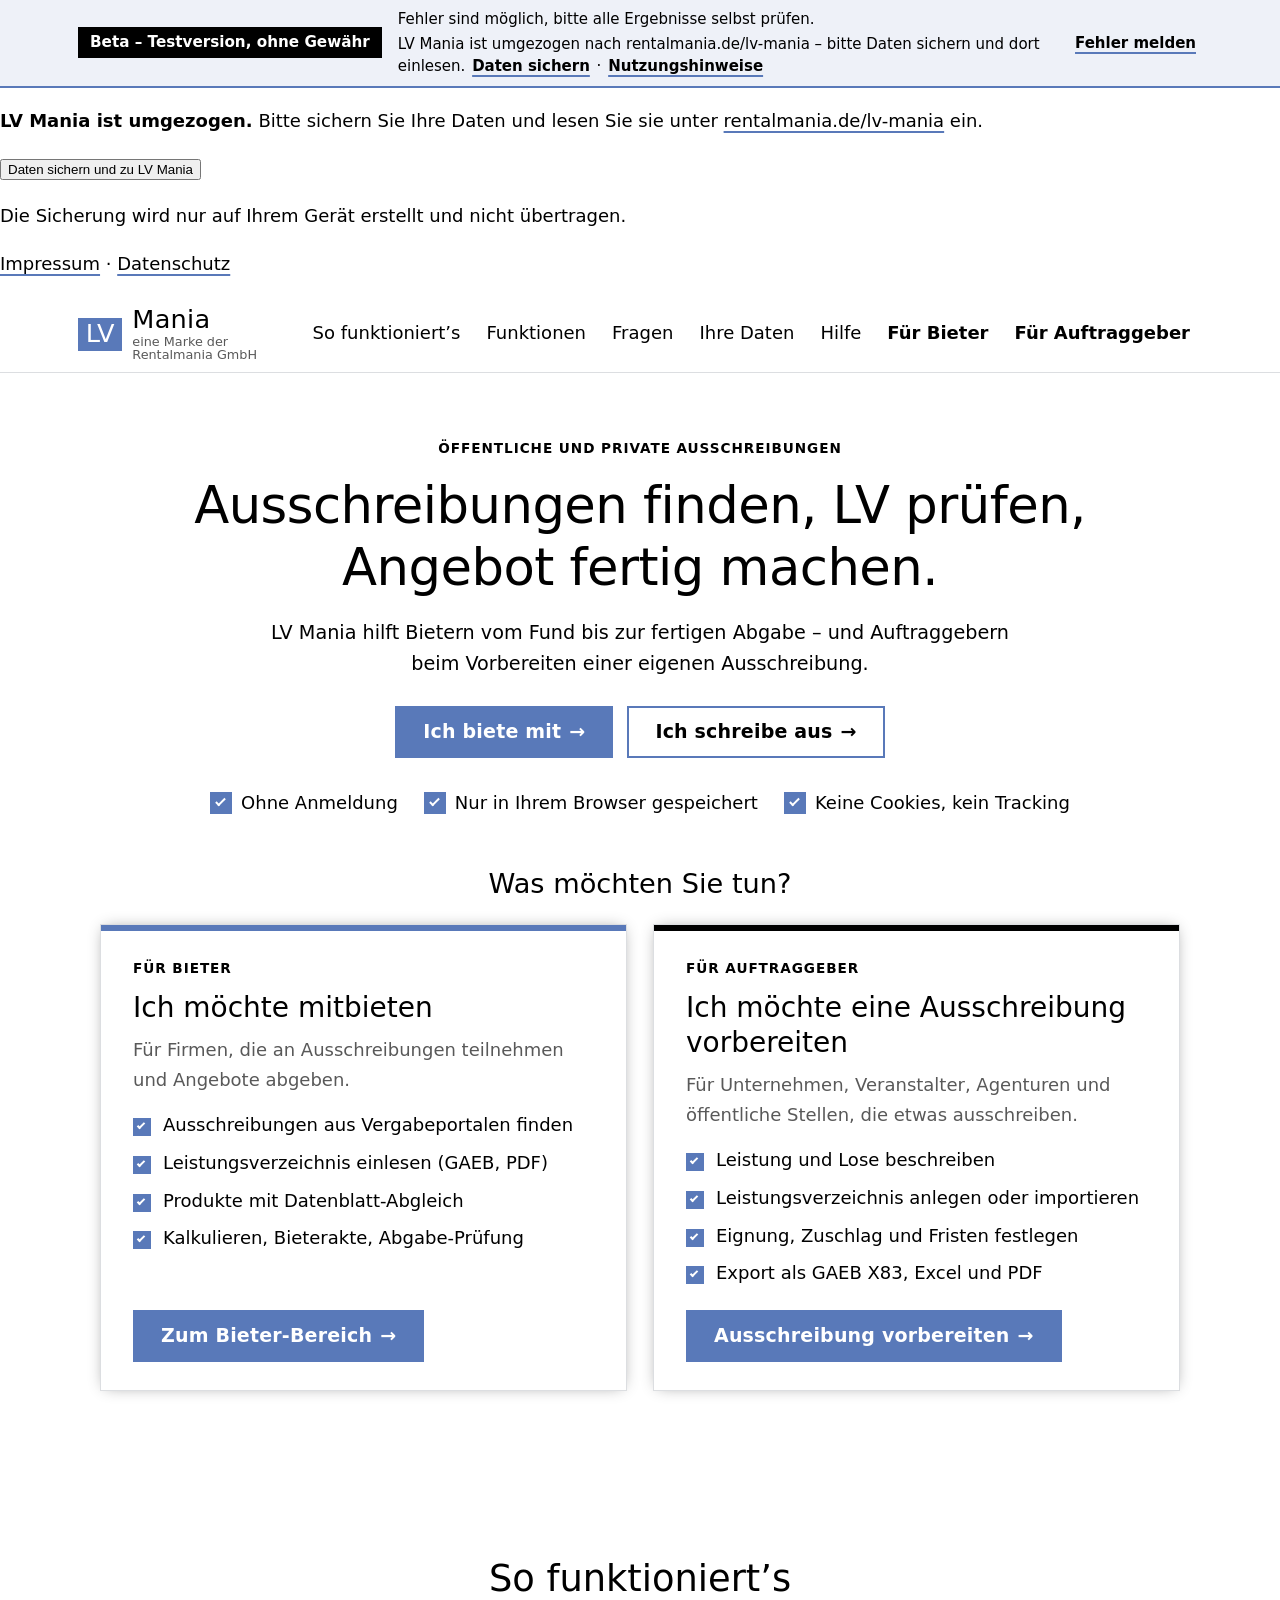
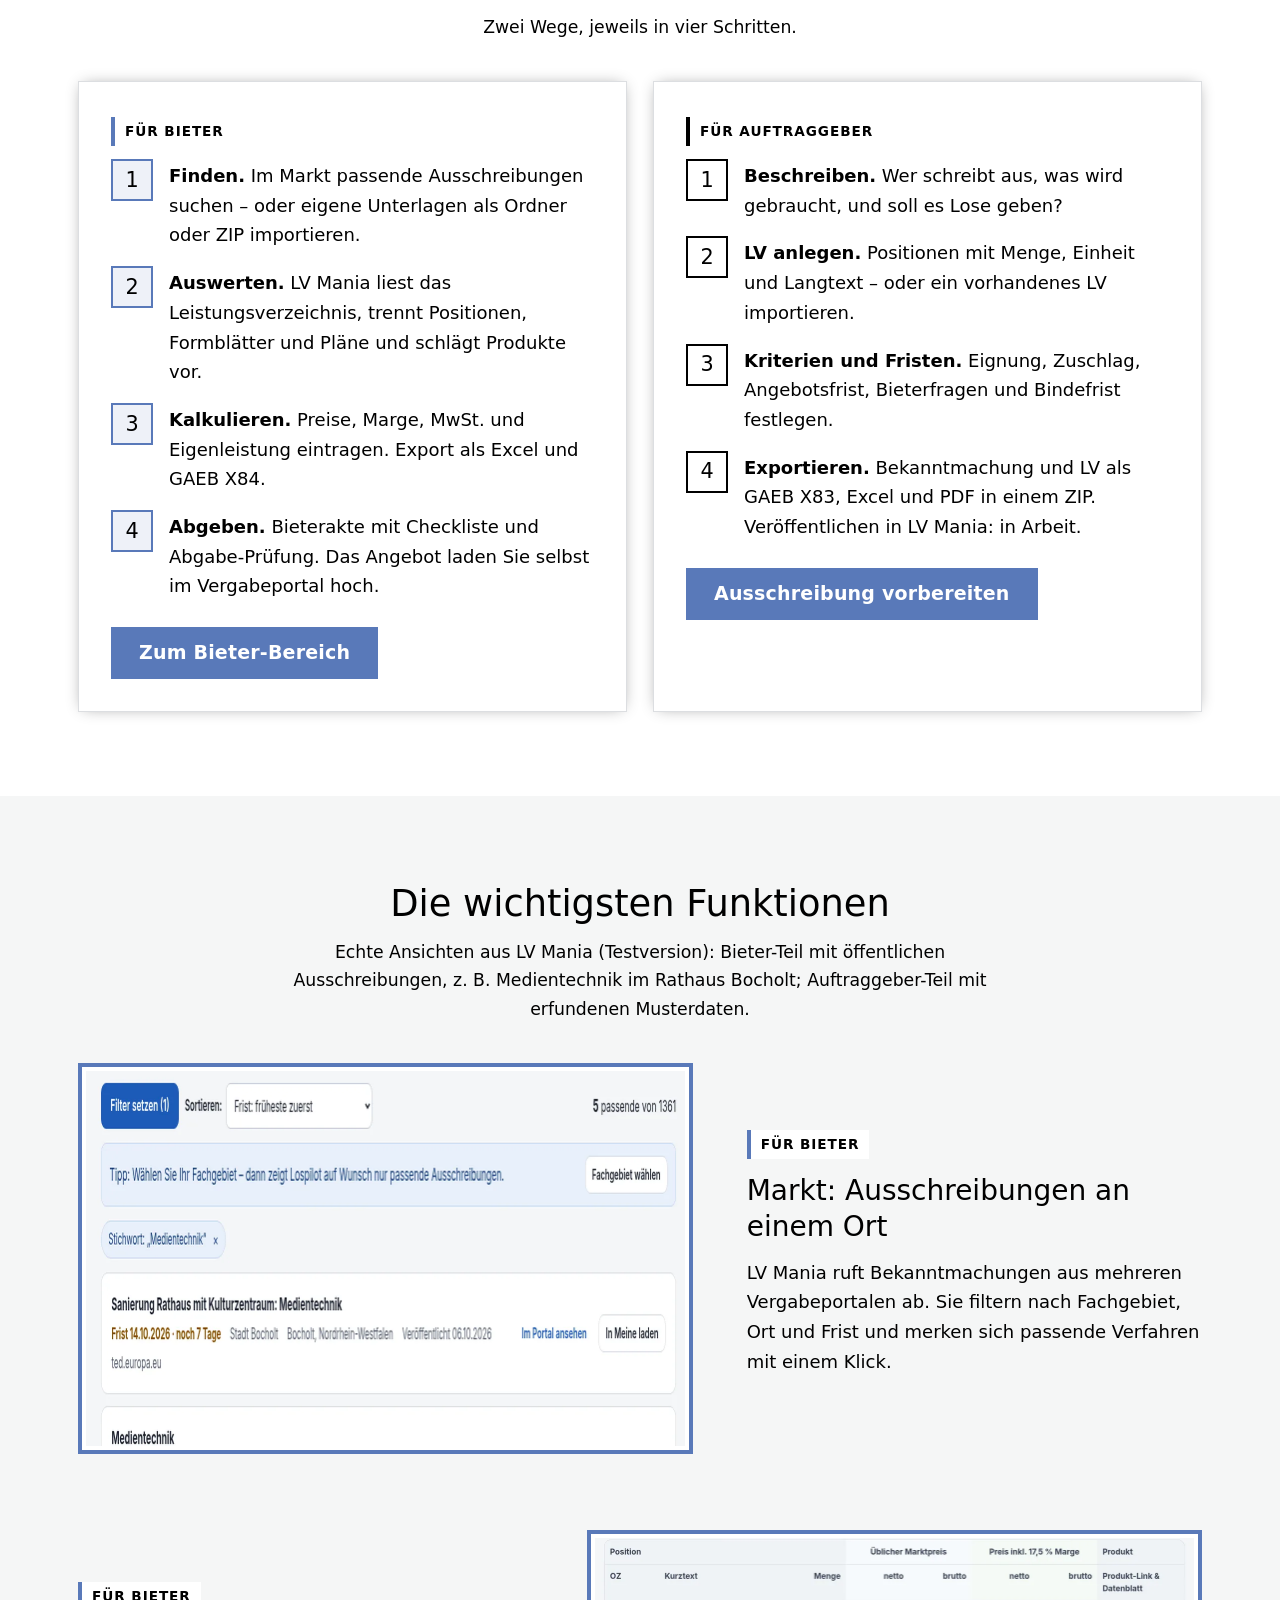
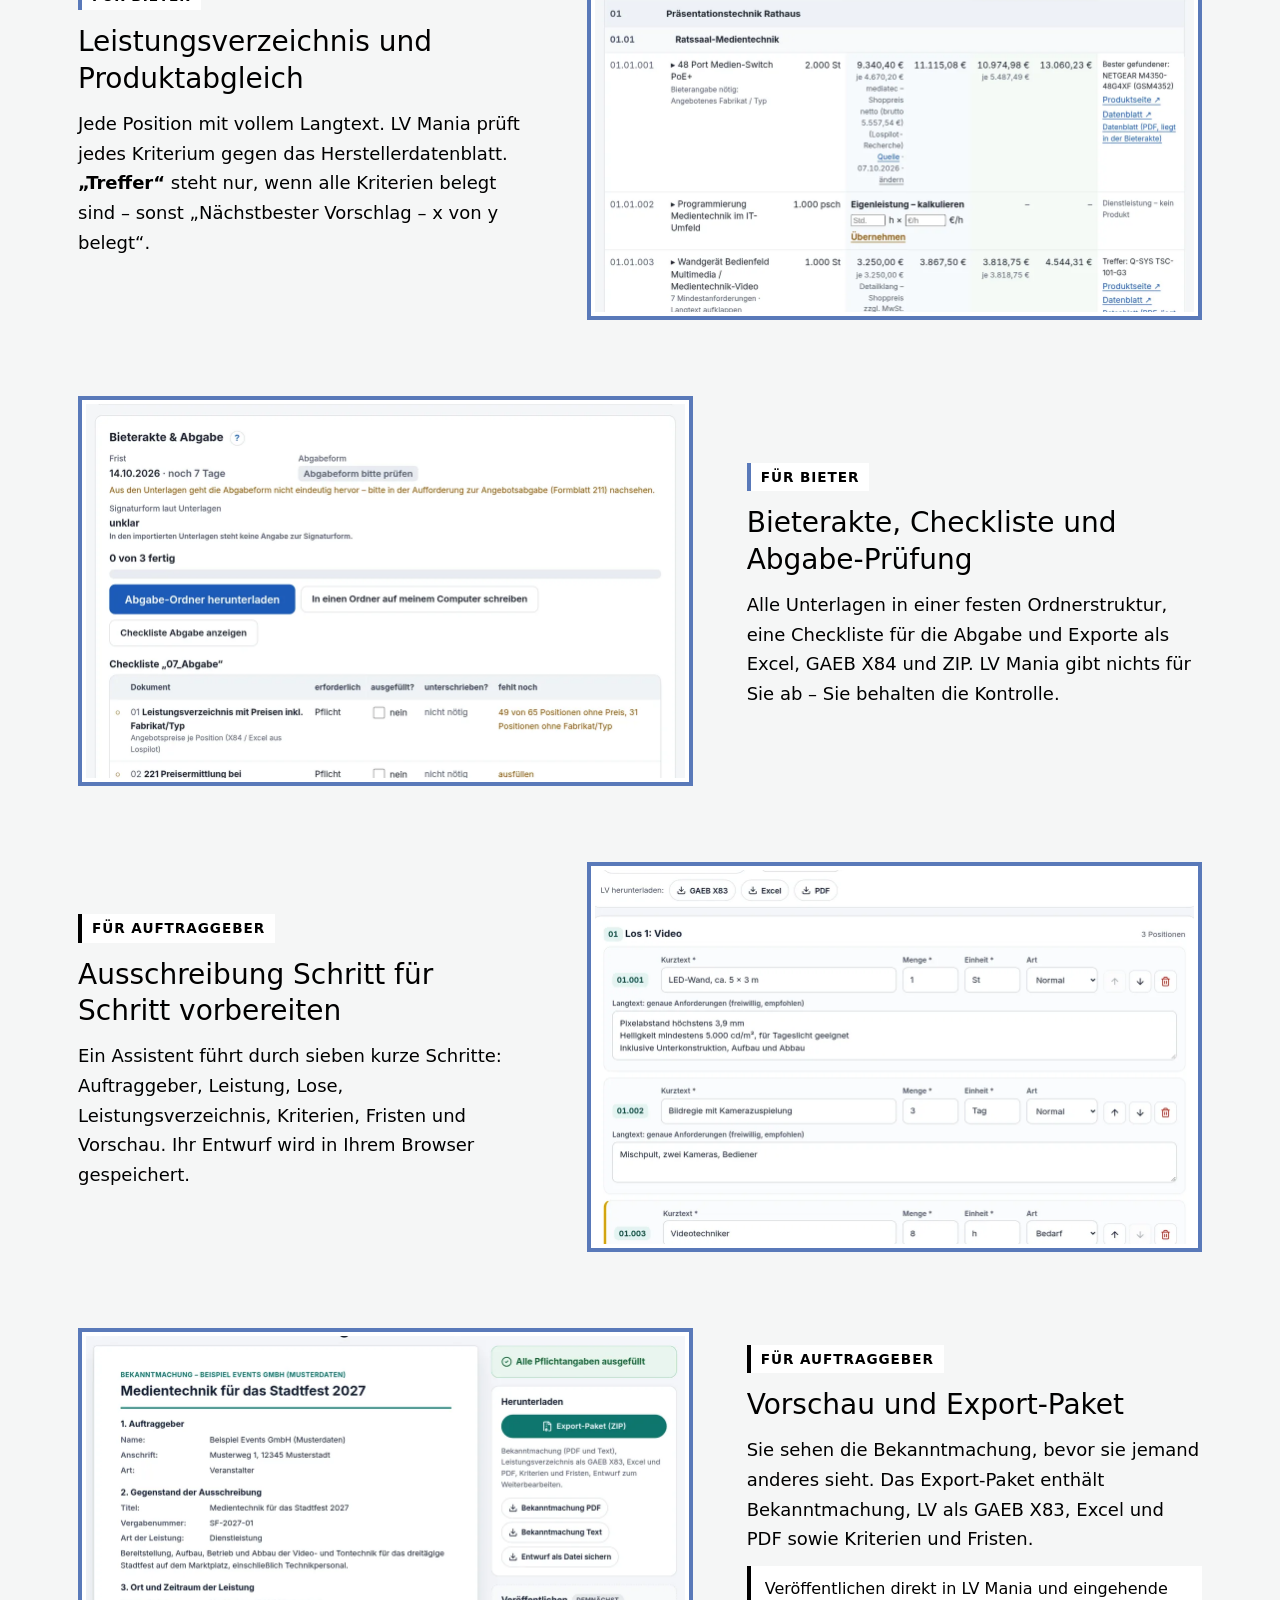
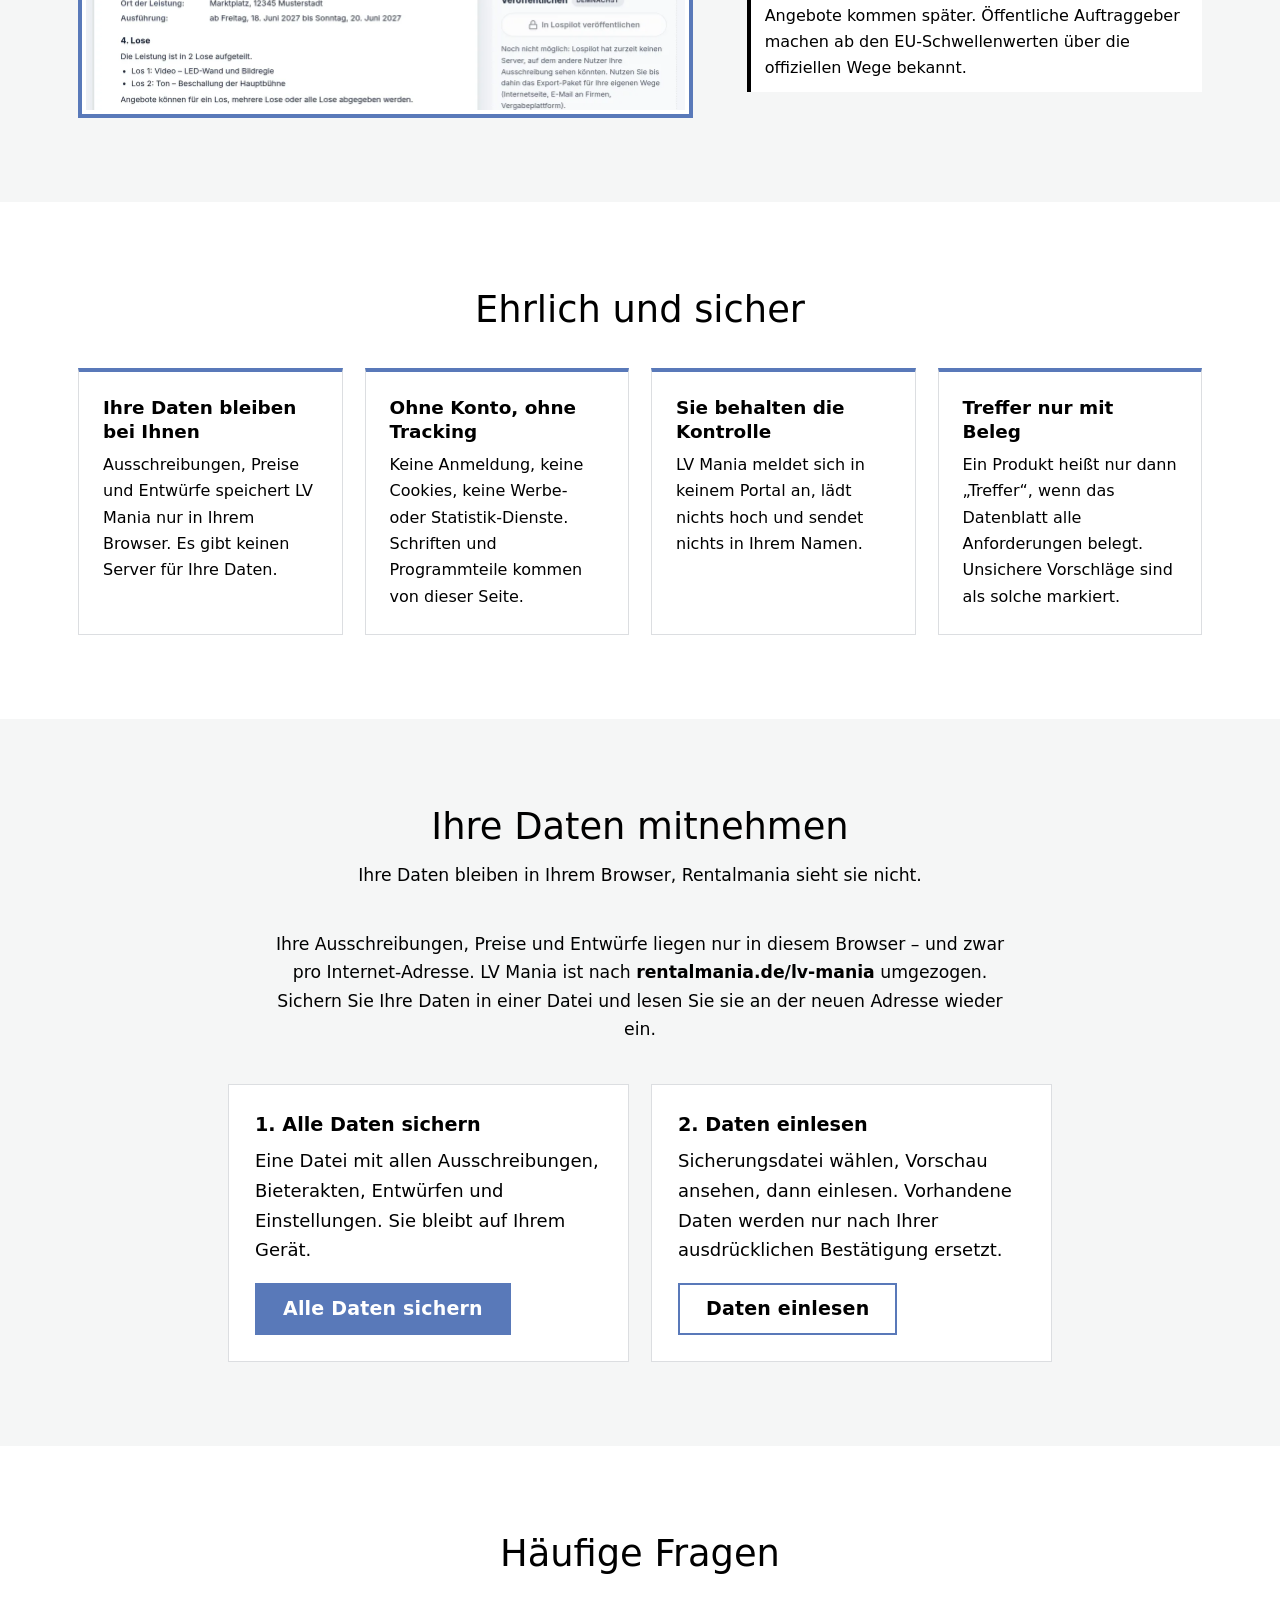
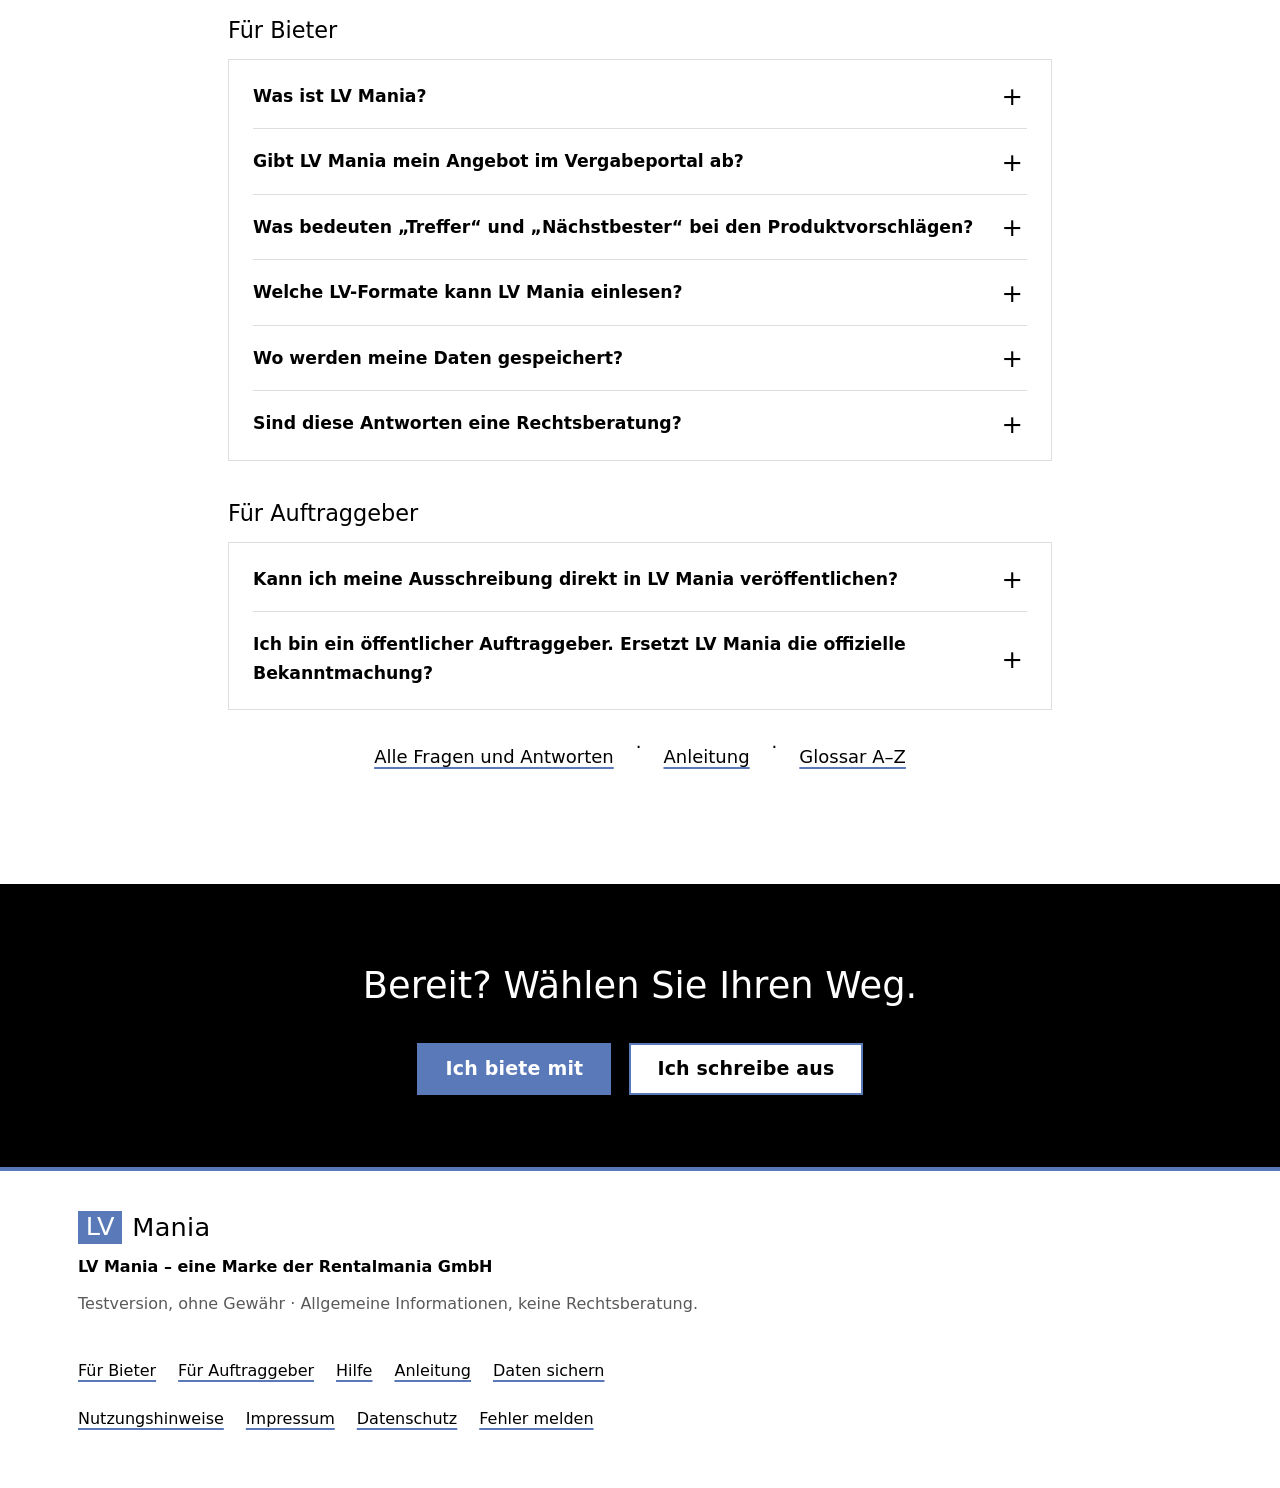
==== commit d2afa7aa: "LV Mania: Umzugshinweis (Banner) – „LV Mania ist umgezogen“, Knopf „Daten sichern und zu LV Mania“ (" ====
--- a/docs/index.html
+++ b/docs/index.html
@@ -31,6 +31,8 @@
 </style>
     <style>:root{--ink: #000000;--muted: #595959;--line: #DCDEE1;--bg: #ffffff;--bg-alt: var(--ci-flaeche);--blau: var(--ci-blau);--shadow: 0 0 15px -5px rgba(0, 0, 0, .44)}*,*:before,*:after{box-sizing:border-box}html{scroll-behavior:smooth;scroll-padding-top:90px}@media (prefers-reduced-motion: reduce){html{scroll-behavior:auto}*{transition:none!important}}body.lp{margin:0;background:var(--bg);color:var(--ink);font-family:var(--ci-schrift);font-size:18px;line-height:1.65;-webkit-font-smoothing:antialiased}.lp a{color:var(--ink);text-decoration-color:var(--blau);text-decoration-thickness:2px;text-underline-offset:4px}.lp a:hover{text-decoration-thickness:3px}.lp :focus-visible{outline:3px solid var(--blau);outline-offset:3px}.lp-wrap{max-width:1180px;margin:0 auto;padding:0 28px}.lp-wrap-narrow{max-width:880px}.lp-skip{position:absolute;left:-9999px;top:8px;background:#fff;padding:10px 16px;z-index:100}.lp-skip:focus{left:12px}.lp-nur-handy{display:none}.lp-beta{background:var(--ci-blau-tint);border-bottom:2px solid var(--blau);color:#000}.lp-beta-in{display:flex;align-items:center;gap:6px 16px;padding-top:8px;padding-bottom:8px;font-size:.9375rem;line-height:1.5}.lp-beta-label{font-weight:700;font-size:.95rem;background:#000;color:#fff;padding:4px 12px;white-space:nowrap}.lp-beta-mehr-text{flex:1;min-width:0;display:flex;flex-direction:column;gap:2px}.lp-beta-a{font-weight:700;display:inline-block;padding:11px 2px;margin:-11px 0}.lp-beta-aktionen{display:inline-flex;align-items:center;gap:4px;white-space:nowrap}.lp-beta-link{font:inherit;font-weight:700;color:#000;background:none;border:0;min-height:44px;padding:8px 6px;cursor:pointer;text-decoration:underline;text-decoration-color:var(--blau);text-decoration-thickness:2px;text-underline-offset:4px}.lp-beta-mehr{display:none}.lp-umzug{background:#000;color:#fff;padding:12px 0;font-size:1.05rem}.lp-umzug a{color:#fff;text-decoration-color:#fff;display:inline-block;padding:8px 0}.lp-umzug[hidden]{display:none}.lp-header{position:sticky;top:0;z-index:50;background:#fff;border-bottom:1px solid var(--line)}.lp-header-in{display:flex;align-items:center;gap:24px;min-height:76px}.lp-nav{display:flex;align-items:center;gap:2px;margin-left:auto}.lp-nav>a{color:#000;text-decoration:none;font-weight:500;padding:12px;white-space:nowrap;border-bottom:3px solid transparent}.lp-nav>a:hover{border-bottom-color:var(--blau)}.lp-nav>a.lp-nav-bereich{font-weight:700}.lp-menu-btn{display:none}.lp-hero{padding:64px 0 80px;background:#fff;text-align:center}.lp-eyebrow{margin:0 0 14px;color:#000;font-weight:700;font-size:.85rem;letter-spacing:.07em;text-transform:uppercase}.lp-hero h1{font-family:var(--ci-h1);font-weight:400;font-size:clamp(1.95rem,4.4vw,3.2rem);line-height:1.22;letter-spacing:-.01em;margin:0 auto 18px;max-width:980px}.lp-lead{font-size:1.2rem;color:#000;max-width:760px;margin:0 auto 26px}.lp-hero-btns{display:flex;justify-content:center;gap:14px;flex-wrap:wrap;margin:0 0 30px}.lp-chips{list-style:none;padding:0;margin:0 auto 44px;display:flex;flex-wrap:wrap;justify-content:center;gap:10px 26px;color:#000;font-weight:500}.lp-chips li{display:inline-flex;align-items:center;gap:9px}.lp-chip-dot{width:22px;height:22px;background:var(--blau);position:relative;flex:none}.lp-chip-dot:after{content:"";position:absolute;left:8px;top:4px;width:5px;height:10px;border:solid #fff;border-width:0 2.5px 2.5px 0;transform:rotate(45deg)}.lp-welcome{display:flex;align-items:center;justify-content:center;flex-wrap:wrap;gap:12px 20px;max-width:900px;margin:0 auto 36px;padding:16px 20px;background:#fff;border:2px solid var(--blau)}.lp-welcome p{margin:0}.lp-welcome[hidden]{display:none}.lp-choose{font-family:var(--ci-titel);font-weight:400;font-size:1.7rem;margin:0 0 18px}.lp-paths{display:grid;grid-template-columns:1fr 1fr;gap:26px;text-align:left;max-width:1080px;margin:0 auto}.lp-path{position:relative;display:flex;flex-direction:column;gap:10px;padding:32px 32px 28px;background:#fff;border:1px solid var(--line);box-shadow:var(--shadow);text-decoration:none!important;color:#000!important;transition:border-color .3s}.lp-path:before{content:"";position:absolute;inset:0 0 auto;height:6px;background:var(--blau)}.lp-path-ag:before{background:#000}.lp-path:hover{border-color:var(--blau)}.lp-path-kicker{align-self:flex-start;font-weight:700;font-size:.85rem;letter-spacing:.07em;text-transform:uppercase;color:#000}.lp-path-title{font-family:var(--ci-titel);font-size:1.75rem;line-height:1.25;font-weight:500}.lp-path-text{color:var(--muted)}.lp-path-list{list-style:none;padding:0;margin:6px 0 12px;display:grid;gap:8px}.lp-path-list li{position:relative;padding-left:30px}.lp-path-list li:before{content:"";position:absolute;left:0;top:.45em;width:18px;height:18px;background:var(--blau)}.lp-path-list li:after{content:"";position:absolute;left:6px;top:calc(.45em + 3px);width:4px;height:8px;border:solid #fff;border-width:0 2.5px 2.5px 0;transform:rotate(45deg)}.lp-path-go{margin-top:auto;align-self:flex-start}.lp-section{padding:84px 0}.lp-section-alt{background:var(--bg-alt)}.lp-h2{font-family:var(--ci-titel);font-weight:400;font-size:clamp(1.8rem,3vw,2.3rem);line-height:1.3;margin:0 0 10px;text-align:center}.lp-sub{text-align:center;color:#000;margin:0 auto 40px;max-width:760px;font-size:1.08rem}.lp-tag{display:inline-block;font-weight:700;font-size:.85rem;letter-spacing:.07em;text-transform:uppercase;padding:3px 10px;color:#000;border-left:4px solid var(--blau);background:#fff}.lp-tag-ag{border-left-color:#000}.lp-steps-grid{display:grid;grid-template-columns:1fr 1fr;gap:26px}.lp-steps{background:#fff;border:1px solid var(--line);padding:30px 32px 32px;box-shadow:var(--shadow)}.lp-steps h3{margin:0 0 14px}.lp-steps ol{list-style:none;counter-reset:s;padding:0;margin:0 0 26px;display:grid;gap:18px}.lp-steps li{counter-increment:s;position:relative;padding-left:58px;min-height:42px}.lp-steps li:before{content:counter(s);position:absolute;left:0;top:-2px;width:42px;height:42px;display:grid;place-items:center;font-family:var(--ci-titel);font-weight:500;font-size:1.3rem;background:var(--ci-blau-tint);color:#000;border:2px solid var(--blau)}.lp-steps-ag li:before{border-color:#000;background:#fff}.lp-feature{display:grid;grid-template-columns:1.35fr 1fr;gap:54px;align-items:center;margin:0 0 76px}.lp-feature:last-child{margin-bottom:0}.lp-feature-rev{grid-template-columns:1fr 1.35fr}.lp-feature-rev .lp-shot{order:2}.lp-shot{margin:0;overflow:hidden;background:#fff;border:4px solid var(--blau);padding:4px}.lp-shot img{display:block;width:100%;height:auto}.lp-feature-text h3{font-family:var(--ci-titel);font-weight:400;font-size:1.75rem;line-height:1.3;margin:14px 0 12px}.lp-feature-text p{color:#000;margin:0 0 12px}.lp-note{font-size:1rem;background:#fff;border-left:4px solid #000;padding:10px 14px}.lp-trust{display:grid;grid-template-columns:repeat(4,1fr);gap:22px;margin-top:34px}.lp-trust>div{background:#fff;border:1px solid var(--line);border-top:4px solid var(--blau);padding:24px}.lp-trust h3{font-size:1.15rem;margin:0 0 8px;line-height:1.3}.lp-trust p{margin:0;color:#000;font-size:1rem}.lp-daten{display:grid;grid-template-columns:1fr 1fr;gap:22px}.lp-daten-schritt{background:#fff;border:1px solid var(--line);padding:24px 26px 26px;display:flex;flex-direction:column;gap:6px}.lp-daten-schritt h3{margin:0;font-size:1.2rem}.lp-daten-schritt p{margin:0 0 12px}.lp-daten-schritt .ci-btn{margin-top:auto;align-self:flex-start}.lp-faq-group{font-family:var(--ci-titel);font-weight:400;font-size:1.4rem;margin:34px 0 10px;color:#000}.lp-faq{background:#fff;border:1px solid var(--line);padding:4px 24px}.lp-faq-item{border-bottom:1px solid var(--line)}.lp-faq-item:last-child{border-bottom:0}.lp-faq-item summary{cursor:pointer;list-style:none;padding:18px 40px 18px 0;font-weight:700;font-size:1.08rem;position:relative}.lp-faq-item summary::-webkit-details-marker{display:none}.lp-faq-item summary:after{content:"+";position:absolute;right:4px;top:50%;transform:translateY(-50%);font-size:1.6rem;font-weight:400;color:#000}.lp-faq-item[open] summary:after{content:"–"}.lp-faq-body{padding:0 0 16px;color:#000}.lp-faq-body p{margin:0 0 10px}.lp-faq-more{text-align:center;margin-top:22px;display:flex;flex-wrap:wrap;justify-content:center;gap:0 18px}.lp-faq-more a{display:inline-block;padding:10px 4px;min-height:44px}.lp-cta{padding:72px 0;text-align:center;background:#000;color:#fff}.lp-cta h2{font-family:var(--ci-titel);font-weight:400;font-size:clamp(1.7rem,3vw,2.3rem);margin:0 0 26px}.lp-cta-btns{display:flex;justify-content:center;gap:18px;flex-wrap:wrap}.lp-cta .ci-btn-zweit{background:#fff}.lp-footer{background:#fff;border-top:4px solid var(--blau);color:#000;padding:40px 0 44px;font-size:1rem}.lp-footer-in{display:flex;justify-content:space-between;gap:30px;flex-wrap:wrap;align-items:flex-start}.lp-footer p{margin:10px 0 0;color:var(--muted)}.lp-footer p.lp-marke{color:#000;font-weight:700}.lp-footer nav{display:flex;flex-wrap:wrap;gap:0 22px;max-width:660px}.lp-footer nav a{color:#000;padding:11px 0;min-height:44px;display:inline-block}.lp-foot-fehler{background:none;border:0;color:#000;font:inherit;min-height:44px;padding:11px 0;cursor:pointer;text-decoration:underline;text-decoration-color:var(--blau);text-decoration-thickness:2px;text-underline-offset:4px}@media (max-width: 1100px){.lp-nav>a{padding:12px 8px}.lp-trust{grid-template-columns:1fr 1fr}.lp-feature,.lp-feature-rev{grid-template-columns:1fr 1fr;gap:36px}}@media (max-width: 960px){.lp-menu-btn{display:inline-flex;align-items:center;gap:10px;margin-left:auto;min-height:48px;padding:8px 16px;border:2px solid #000;background:#fff;font:inherit;font-weight:700;color:#000;cursor:pointer}.lp-menu-icon,.lp-menu-icon:before,.lp-menu-icon:after{display:block;width:20px;height:2.5px;background:#000;position:relative;content:""}.lp-menu-icon:before{position:absolute;top:-6px}.lp-menu-icon:after{position:absolute;top:6px}.lp-nav{display:none;position:absolute;left:0;right:0;top:100%;flex-direction:column;align-items:stretch;gap:0;padding:8px 20px 18px;background:#fff;border-bottom:2px solid var(--blau)}.lp-nav.open{display:flex}.lp-nav>a{padding:14px 6px;font-size:1.08rem;border-bottom:1px solid var(--line)}.lp-header-in{position:relative}.lp-paths,.lp-steps-grid,.lp-daten{grid-template-columns:1fr}.lp-feature,.lp-feature-rev{grid-template-columns:1fr;gap:22px;margin-bottom:56px}.lp-feature-rev .lp-shot{order:0}}@media (max-width: 760px){.lp-nur-handy{display:inline}.lp-nur-desk{display:none}.lp-beta-in{flex-wrap:wrap;padding-top:2px;padding-bottom:2px;gap:0 8px;font-size:1rem}.lp-beta-label{font-size:.85rem;padding:3px 8px}.lp-beta-mehr{display:inline-block}.lp-beta-aktionen{order:2;gap:2px}.lp-beta-mehr-text{display:none;order:3;flex-basis:100%;padding:0 0 8px}.lp-beta.offen .lp-beta-mehr-text{display:flex;gap:14px}}@media (max-width: 640px){.lp-wrap{padding:0 18px}.lp-header-in{min-height:66px}.lvm-logo-lv,.lvm-logo-wort{font-size:1.4rem}.lp-hero{padding:26px 0 52px}.lp-hero h1{font-size:1.85rem;margin-bottom:14px}.lp-lead{font-size:1.08rem;margin-bottom:20px}.lp-hero-btns{flex-direction:column;align-items:stretch;gap:12px;margin-bottom:26px}.lp-chips{flex-direction:column;align-items:flex-start;width:-moz-fit-content;width:fit-content;margin-bottom:30px}.lp-path{padding:26px 20px 22px}.lp-path-title{font-size:1.5rem}.lp-path-go{width:100%;align-self:stretch}.lp-section{padding:56px 0}.lp-steps{padding:24px 20px}.lp-steps .ci-btn,.lp-daten-schritt .ci-btn,.lp-cta-btns .ci-btn{width:100%;align-self:stretch}.lp-trust{grid-template-columns:1fr}.lp-faq{padding:2px 16px}}
 </style>
+      <link rel="stylesheet" href="/nexus-web/umzug/umzug.css">
+    <script defer src="/nexus-web/umzug/umzug.js"></script>
   </head>
   <body class="lp">
     <a class="lp-skip" href="#inhalt">Zum Inhalt springen</a>
@@ -39,7 +41,7 @@
         <span class="lp-beta-label" data-testid="beta-label"><span class="lp-nur-desk">Beta – Testversion, ohne Gewähr</span><span class="lp-nur-handy">Beta – ohne Gewähr</span></span>
         <span class="lp-beta-mehr-text" id="lp-beta-mehr" data-testid="beta-mehr-text">
           <span class="lp-beta-text">Fehler sind möglich, bitte alle Ergebnisse selbst prüfen.</span>
-          <span class="lp-beta-umzug" data-testid="beta-umzug">Bald neue Adresse rentalmania.de/lv-mania – sichern Sie vorher Ihre Daten. <a href="#daten" class="lp-beta-a" data-testid="beta-daten-sichern">Daten sichern</a> · <a href="nutzungshinweise.html" class="lp-beta-a">Nutzungshinweise</a></span>
+          <span class="lp-beta-umzug" data-testid="beta-umzug">LV Mania ist umgezogen nach rentalmania.de/lv-mania – bitte Daten sichern und dort einlesen. <a href="#daten" class="lp-beta-a" data-testid="beta-daten-sichern">Daten sichern</a> · <a href="nutzungshinweise.html" class="lp-beta-a">Nutzungshinweise</a></span>
         </span>
         <span class="lp-beta-aktionen">
           <span class="lp-nur-handy" aria-hidden="true">·</span>
@@ -49,6 +51,19 @@
         </span>
       </div>
     </div>
+    <!-- LV Mania: Umzugshinweis (Banner A) – Anfang -->
+<div class="lvu-banner" data-lvu-banner data-testid="umzug-banner" role="region" aria-label="LV Mania ist umgezogen">
+  <div class="lvu-in">
+    <p class="lvu-titel"><strong>LV Mania ist umgezogen.</strong> Bitte sichern Sie Ihre Daten und lesen Sie sie unter <a href="https://rentalmania.de/lv-mania/">rentalmania.de/lv-mania</a> ein.</p>
+    <div class="lvu-aktion">
+      <button type="button" class="lvu-btn" data-lvu-sichern data-testid="umzug-sichern">Daten sichern und zu LV Mania</button>
+      <p class="lvu-klein">Die Sicherung wird nur auf Ihrem Gerät erstellt und nicht übertragen.</p>
+    </div>
+    <p class="lvu-status" data-lvu-status data-testid="umzug-status" role="status" aria-live="polite" hidden></p>
+    <p class="lvu-links"><a href="https://rentalmania.de/lv-mania/impressum.html" data-testid="umzug-impressum">Impressum</a> · <a href="https://rentalmania.de/lv-mania/datenschutz.html" data-testid="umzug-datenschutz">Datenschutz</a></p>
+  </div>
+</div>
+<!-- LV Mania: Umzugshinweis (Banner A) – Ende -->
     <div class="lp-umzug" role="alert" data-lp-umzug data-testid="umzug-hinweis" hidden>
       <div class="lp-wrap"><strong data-lp-umzug-text></strong> <a href="#daten">Daten einlesen</a> · <a data-lp-umzug-alt href="#daten">Daten von der alten Adresse sichern</a></div>
     </div>
@@ -223,7 +238,7 @@
         <div class="lp-wrap lp-wrap-narrow">
           <h2 class="lp-h2" id="daten-h">Ihre Daten mitnehmen</h2>
           <p class="lp-sub" data-testid="daten-zusage">Ihre Daten bleiben in Ihrem Browser, Rentalmania sieht sie nicht.</p>
-          <p class="lp-sub">Ihre Ausschreibungen, Preise und Entwürfe liegen nur in diesem Browser – und zwar pro Internet-Adresse. <span data-lp-vor-umzug>LV Mania zieht bald nach <strong>rentalmania.de/lv-mania</strong> um. Sichern Sie Ihre Daten deshalb vorher in einer Datei und lesen Sie sie an der neuen Adresse wieder ein.</span><span data-lp-nach-umzug hidden>Mit einer Sicherungsdatei nehmen Sie alles auf ein anderes Gerät oder in einen anderen Browser mit.</span></p>
+          <p class="lp-sub">Ihre Ausschreibungen, Preise und Entwürfe liegen nur in diesem Browser – und zwar pro Internet-Adresse. <span data-lp-vor-umzug>LV Mania ist nach <strong>rentalmania.de/lv-mania</strong> umgezogen. Sichern Sie Ihre Daten in einer Datei und lesen Sie sie an der neuen Adresse wieder ein.</span><span data-lp-nach-umzug hidden>Mit einer Sicherungsdatei nehmen Sie alles auf ein anderes Gerät oder in einen anderen Browser mit.</span></p>
           <div class="lp-daten">
             <div class="lp-daten-schritt">
               <h3>1. Alle Daten sichern</h3>
